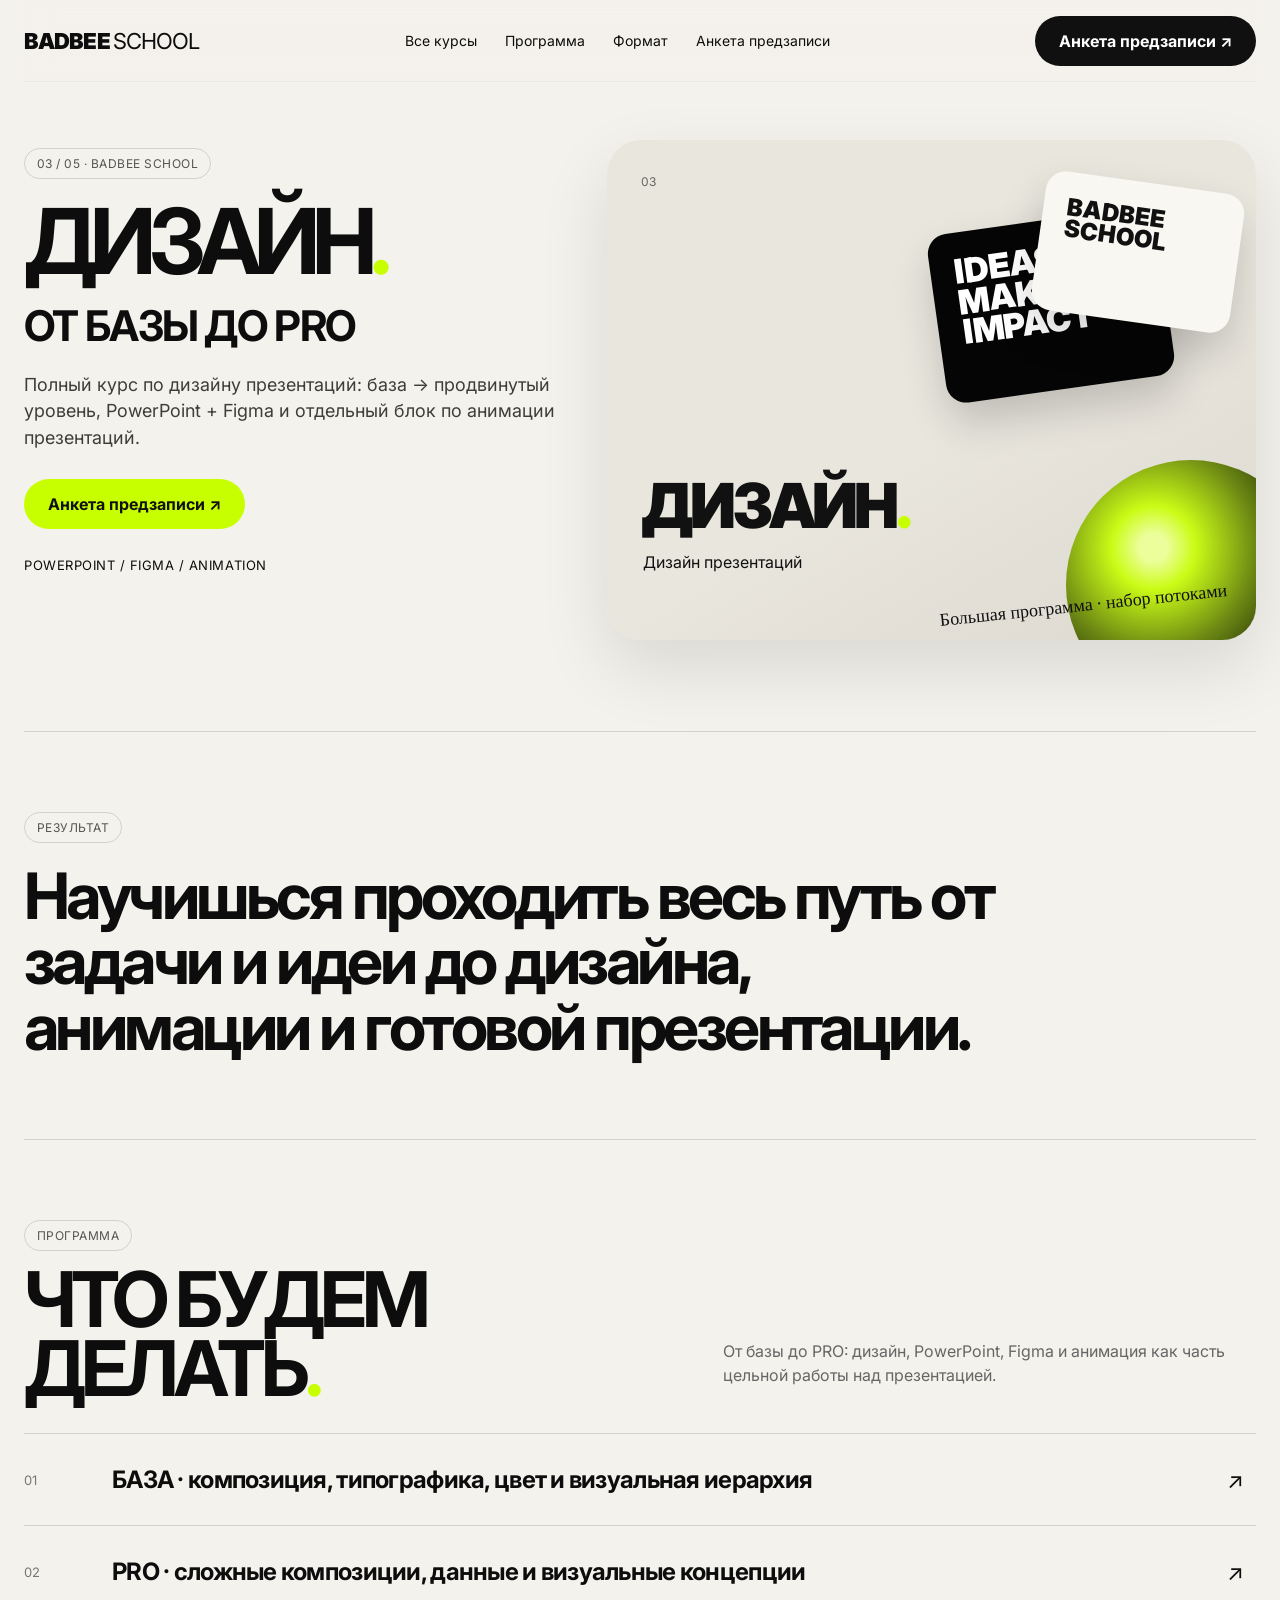
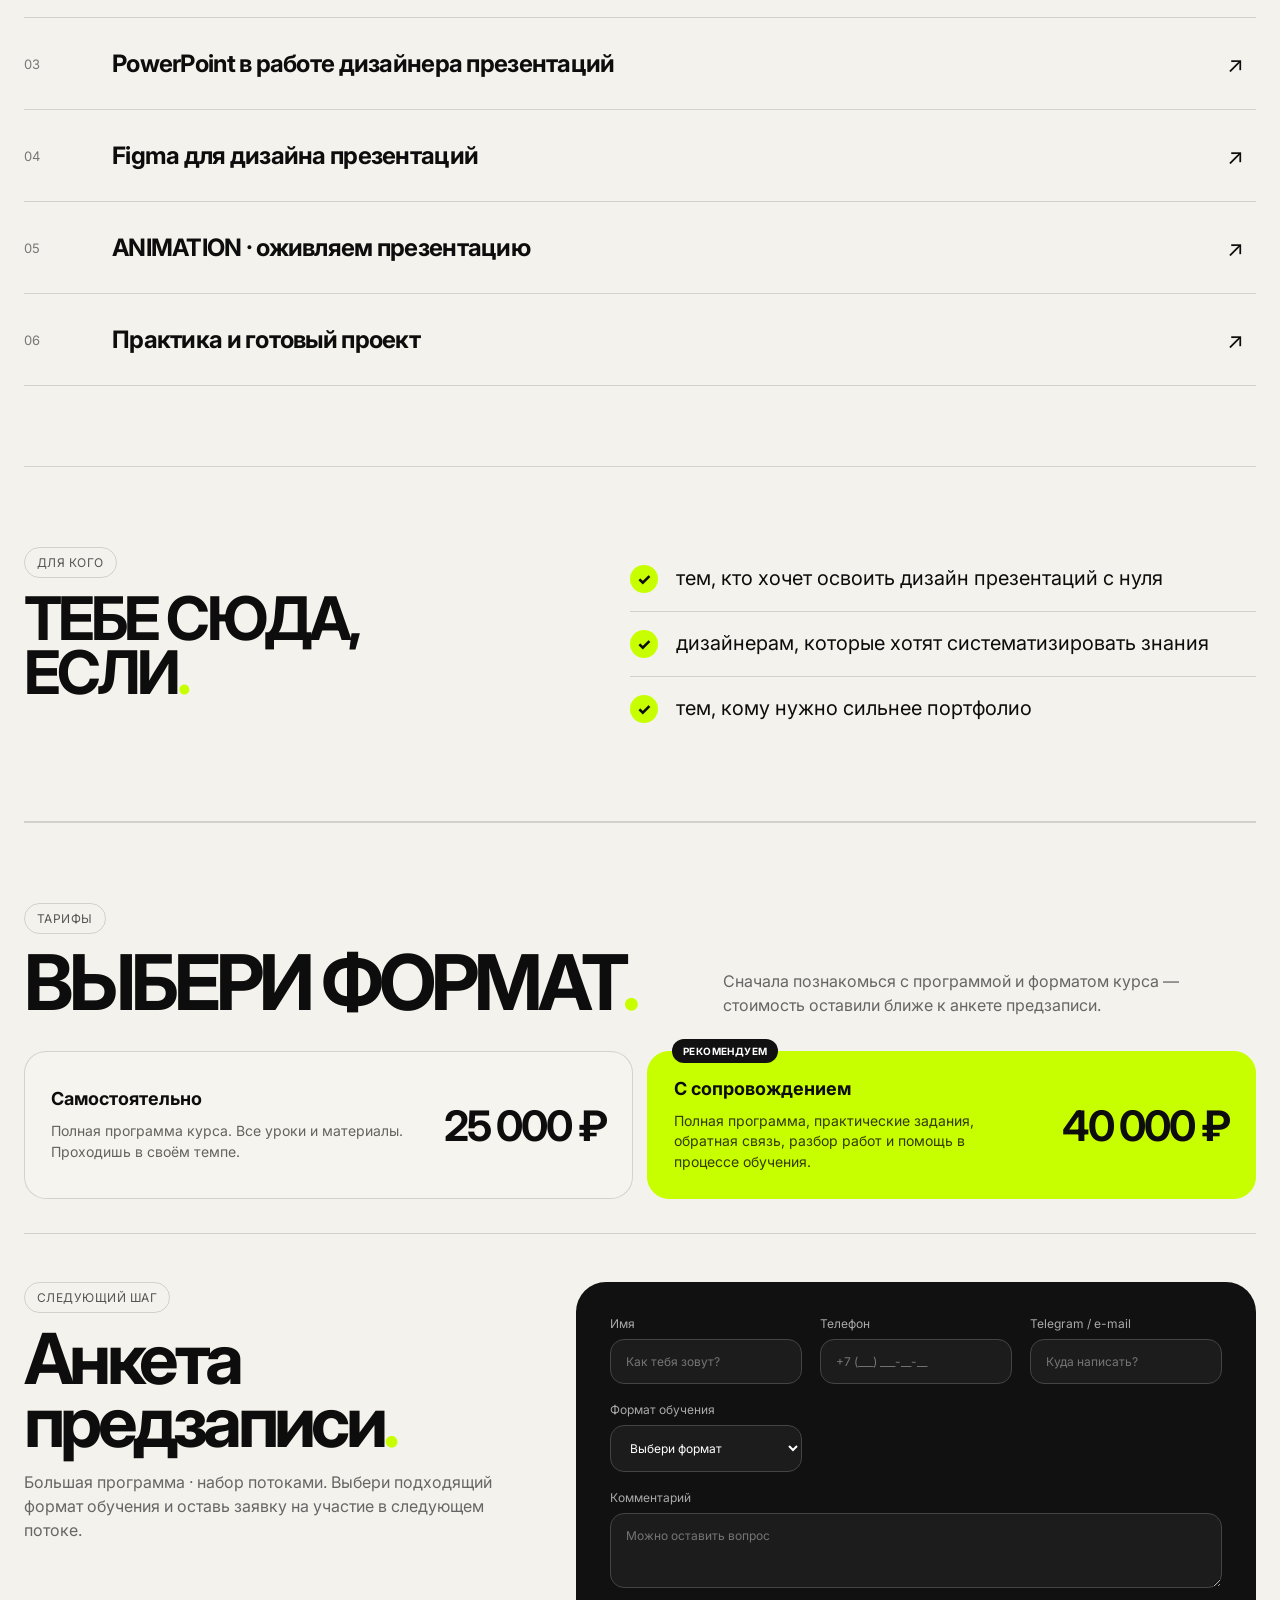
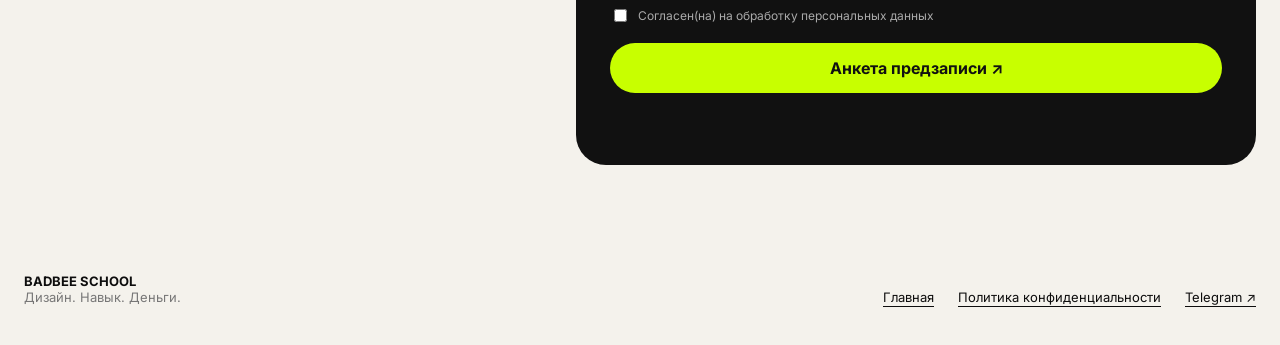
==== design.html @ fc851060 "а" ====
<!DOCTYPE html><html lang="ru"><head><meta charset="UTF-8"><meta name="viewport" content="width=device-width, initial-scale=1.0"><title>ДИЗАЙН — BADBEE SCHOOL</title><meta name="description" content="Дизайн презентаций — курс BADBEE SCHOOL"><link rel="preconnect" href="https://fonts.googleapis.com"><link rel="preconnect" href="https://fonts.gstatic.com" crossorigin><link href="https://fonts.googleapis.com/css2?family=Inter:wght@400;500;600;700;800;900&display=swap" rel="stylesheet"><link rel="stylesheet" href="styles.css"></head><body class="course-design">
<header class="site-header container"><a href="index.html" class="brand">BADBEE <span>SCHOOL</span></a><nav class="nav"><a href="index.html#courses">Все курсы</a><a href="#program">Программа</a><a href="#format">Формат</a><a href="#action">Анкета предзаписи</a></nav><a class="button button-dark header-cta" href="#action">Анкета предзаписи ↗</a><button class="menu-btn" aria-label="Открыть меню">☰</button></header>
<main><section class="course-hero course-hero-design container"><div class="course-hero-copy"><div class="eyebrow">03 / 05 · BADBEE SCHOOL</div><h1>ДИЗАЙН<span>.</span></h1><h2>ОТ БАЗЫ ДО PRO</h2><p>Полный курс по дизайну презентаций: база → продвинутый уровень, PowerPoint + Figma и отдельный блок по анимации презентаций.</p><a href="#action" class="button button-lime">Анкета предзаписи ↗</a><div class="course-line">POWERPOINT / FIGMA / ANIMATION</div></div><div class="course-hero-visual presale"><div class="visual-index">03</div><div class="visual-title">ДИЗАЙН<span>.</span></div><div class="visual-sub">Дизайн презентаций</div><div class="visual-note">Большая программа · набор потоками</div><div class="visual-card vc1">IDEAS<br>MAKE<br>IMPACT</div><div class="visual-card vc2">BADBEE<br>SCHOOL</div><div class="visual-orb"></div></div></section>
<section class="course-intro container"><div class="section-kicker">РЕЗУЛЬТАТ</div><h2>Научишься проходить весь путь от задачи и идеи до дизайна, анимации и готовой презентации.</h2></section>
<section class="program container" id="program"><div class="program-head"><div><div class="section-kicker">ПРОГРАММА</div><h2>ЧТО БУДЕМ<br>ДЕЛАТЬ<span>.</span></h2></div><p>От базы до PRO: дизайн, PowerPoint, Figma и анимация как часть цельной работы над презентацией.</p></div><div class="module-list"><div class="module"><span>01</span><h3>БАЗА · композиция, типографика, цвет и визуальная иерархия</h3><b>↗</b></div><div class="module"><span>02</span><h3>PRO · сложные композиции, данные и визуальные концепции</h3><b>↗</b></div><div class="module"><span>03</span><h3>PowerPoint в работе дизайнера презентаций</h3><b>↗</b></div><div class="module"><span>04</span><h3>Figma для дизайна презентаций</h3><b>↗</b></div><div class="module"><span>05</span><h3>ANIMATION · оживляем презентацию</h3><b>↗</b></div><div class="module"><span>06</span><h3>Практика и готовый проект</h3><b>↗</b></div></div></section>
<section class="who container"><div><div class="section-kicker">ДЛЯ КОГО</div><h2>ТЕБЕ СЮДА,<br>ЕСЛИ<span>.</span></h2></div><div class="who-list"><div><span>✓</span><p>тем, кто хочет освоить дизайн презентаций с нуля</p></div><div><span>✓</span><p>дизайнерам, которые хотят систематизировать знания</p></div><div><span>✓</span><p>тем, кому нужно сильнее портфолио</p></div></div></section>
<section class="pricing-section container" id="format"><div class="pricing-head"><div><div class="section-kicker">ТАРИФЫ</div><h2>ВЫБЕРИ ФОРМАТ<span>.</span></h2></div><p>Сначала познакомься с программой и форматом курса — стоимость оставили ближе к анкете предзаписи.</p></div><div class="bottom-pricing"><div class="hero-price-card"><div><strong>Самостоятельно</strong><p>Полная программа курса. Все уроки и материалы. Проходишь в своём темпе.</p></div><b>25 000 ₽</b></div><div class="hero-price-card featured"><div><span class="price-badge">РЕКОМЕНДУЕМ</span><strong>С сопровождением</strong><p>Полная программа, практические задания, обратная связь, разбор работ и помощь в процессе обучения.</p></div><b>40 000 ₽</b></div></div></section>
<section class="action-section container" id="action" data-mode="presale" data-course="ДИЗАЙН"><div class="action-copy"><div class="section-kicker">СЛЕДУЮЩИЙ ШАГ</div><h2>Анкета предзаписи<span>.</span></h2><p class="action-note">Большая программа · набор потоками. Выбери подходящий формат обучения и оставь заявку на участие в следующем потоке.</p></div><form class="lead-form" id="leadForm"><label>Имя<input type="text" name="name" placeholder="Как тебя зовут?" required></label><label>Телефон<input type="tel" name="phone" placeholder="+7 (___) ___-__-__" autocomplete="tel" required></label><label>Telegram / e-mail<input type="text" name="contact" placeholder="Куда написать?" required></label><label>Формат обучения<select name="format" required><option value="" selected disabled>Выбери формат</option><option value="Самостоятельно">Самостоятельно</option><option value="С сопровождением">С сопровождением</option></select></label><label class="form-wide">Комментарий<textarea name="comment" rows="3" placeholder="Можно оставить вопрос"></textarea></label><label class="check form-wide"><input type="checkbox" required><span>Согласен(на) на <a href="privacy.html" target="_blank">обработку персональных данных</a></span></label><button class="button button-lime form-wide" type="submit">Анкета предзаписи ↗</button><p class="form-status form-wide" id="formStatus"></p></form></section></main>
<footer class="footer container"><div><strong>BADBEE SCHOOL</strong><br><span>Дизайн. Навык. Деньги.</span></div><div class="footer-links"><a href="index.html">Главная</a><a href="privacy.html">Политика конфиденциальности</a><a href="https://t.me/nastyapozdn" target="_blank" rel="noreferrer">Telegram ↗</a></div></footer><script src="config.js"></script><script src="script.js"></script></body></html>
---- styles.css ----
:root{
  --bg:#f4f2ec;
  --panel:#ece9e1;
  --text:#0d0d0d;
  --muted:#6f6d67;
  --lime:#c8ff00;
  --line:rgba(13,13,13,.14);
}
*{box-sizing:border-box}
html{scroll-behavior:smooth}
body{margin:0;background:var(--bg);color:var(--text);font-family:Inter,Arial,sans-serif}
a{color:inherit;text-decoration:none}
button{font:inherit}
.container{width:min(1320px,calc(100% - 48px));margin:0 auto}
.site-header{height:82px;display:flex;align-items:center;justify-content:space-between;gap:24px;position:sticky;top:0;z-index:50;background:rgba(244,242,236,.86);backdrop-filter:blur(14px);border-bottom:1px solid rgba(0,0,0,.04)}
.brand{font-size:22px;font-weight:900;letter-spacing:-.04em}.brand span{font-weight:400}
.nav{display:flex;gap:28px;font-size:14px}.nav a:hover{opacity:.55}
.button{display:inline-flex;align-items:center;justify-content:center;border-radius:999px;padding:15px 24px;font-weight:700;transition:.2s transform,.2s opacity}.button:hover{transform:translateY(-2px)}
.button-dark{background:#101010;color:white}.button-lime{background:var(--lime);color:#111}.big{padding:18px 32px;font-size:18px}
.menu-btn{display:none;border:0;background:transparent;font-size:26px}
.hero{min-height:720px;display:grid;grid-template-columns:.86fr 1.14fr;align-items:center;gap:30px;padding:50px 0 64px;border-bottom:1px solid var(--line)}
.eyebrow,.section-kicker{display:inline-block;border:1px solid var(--line);border-radius:999px;padding:7px 12px;font-size:12px;letter-spacing:.04em;color:#555}
.hero h1{font-size:clamp(64px,7vw,112px);line-height:.86;letter-spacing:-.075em;margin:24px 0 24px;font-weight:900}.hero h1 span,.course-card h3 span,.cta h2 span{color:var(--lime)}
.hero-copy>p{max-width:520px;font-size:20px;line-height:1.35;color:#333;margin-bottom:28px}.course-line{font-size:13px;letter-spacing:.04em;margin-top:28px}
.hero-art{position:relative;height:560px}
.card{position:absolute;border-radius:24px;box-shadow:0 30px 70px rgba(0,0,0,.12);overflow:hidden}.card-a{width:58%;height:330px;background:#111;color:#fff;left:9%;top:155px;padding:26px;transform:rotate(-3deg);z-index:3}.card-a strong{font-size:42px;line-height:.9;letter-spacing:-.05em}.card-a em{font-style:normal;color:var(--lime);font-family:cursive;font-weight:400}.mini{font-size:11px;margin-bottom:36px;color:#aaa}.card-b{width:55%;height:260px;right:6%;top:20px;background:#fafafa;transform:rotate(5deg);padding:18px;z-index:1}.card-b span{font-size:13px;font-weight:700}.fake-ui{margin-top:16px;height:190px;border-radius:14px;background:linear-gradient(135deg,#eee 0 40%,#ddd 40% 48%,#222 48% 100%)}.card-c{width:37%;height:320px;right:1%;top:85px;background:#151515;z-index:2;transform:rotate(5deg)}.portrait{height:100%;background:radial-gradient(circle at 60% 30%,#777 0 8%,#2a2a2a 24%,#111 56%,#050505 100%)}.portrait-mark{position:absolute;right:16px;bottom:18px;color:var(--lime);font-family:cursive;font-size:25px;z-index:2}.lime-note{position:absolute;left:0;top:80px;background:var(--lime);padding:18px 22px;transform:rotate(-7deg);font-weight:700;z-index:0}.floating-chip{position:absolute;right:4%;bottom:80px;background:#fafafa;border-radius:18px;padding:16px 18px;z-index:6;box-shadow:0 14px 40px rgba(0,0,0,.12);font-size:14px}.scribble{position:absolute;font-family:cursive;font-size:22px;line-height:1.05;transform:rotate(-7deg)}.s1{left:-2%;bottom:20px}.s2{right:-2%;top:30px}
.courses{padding:70px 0}.section-head{display:grid;grid-template-columns:1.1fr .9fr;gap:40px;align-items:end;margin-bottom:34px}.section-head h2,.about h2,.cta h2{font-size:clamp(48px,6vw,82px);line-height:.9;letter-spacing:-.065em;margin:14px 0 0}.section-head p{font-size:16px;line-height:1.5;color:#5c5a56;max-width:470px}
.course-grid{display:grid;grid-template-columns:repeat(5,1fr);gap:12px}.course-card{min-height:430px;border-radius:24px;padding:22px;position:relative;overflow:hidden;display:flex;flex-direction:column}.course-card.dark{background:#101010;color:#fff}.course-card.light{background:#ebe8e0}.course-card h3{font-size:31px;line-height:.95;letter-spacing:-.055em;margin:158px 0 8px;position:relative;z-index:5;max-width:100%}.course-card h4{font-size:18px;line-height:1.15;margin:0 0 16px;font-weight:600;position:relative;z-index:5}.course-card p{font-size:14px;line-height:1.45;color:#777;margin:0 0 18px;position:relative;z-index:5}.dark p{color:#aaa}.num{position:absolute;left:22px;top:18px;font-size:12px}.tags{display:flex;flex-wrap:wrap;gap:6px;margin-top:auto;padding-right:44px}.tags span{font-size:9px;border:1px solid currentColor;border-radius:999px;padding:5px 7px;opacity:.8}.arrow-btn{position:absolute;right:18px;bottom:18px;width:42px;height:42px;border-radius:50%;background:transparent;border:1px solid currentColor;color:inherit;cursor:pointer;font-size:18px}.arrow-btn:hover{background:var(--lime);color:#111;border-color:var(--lime)}
.orb{position:absolute;width:156px;height:156px;border-radius:50%;right:-18px;top:18px;background:radial-gradient(circle at 35% 35%,#dfff58 0 7%,#7c9d18 22%,#15200b 52%,#050505 78%)}.ppt-cubes{position:absolute;top:40px;right:18px;display:flex;gap:-10px;transform:rotate(6deg)}.ppt-cubes span{width:52px;height:52px;border-radius:12px;background:linear-gradient(145deg,#ddd,#aaa);display:grid;place-items:center;font-size:28px;color:white;box-shadow:0 8px 22px rgba(0,0,0,.12);margin-left:-16px}.mock-stack{position:absolute;right:4px;top:34px;width:148px;height:100px}.mock-stack div{position:absolute;width:118px;height:72px;background:#111;border-radius:8px;border:6px solid #ddd;box-shadow:0 10px 24px rgba(0,0,0,.12)}.mock-stack div:nth-child(2){transform:translate(20px,14px) rotate(8deg)}.mock-stack div:nth-child(3){transform:translate(38px,30px) rotate(-4deg);background:#333}.megaphone{position:absolute;right:22px;top:26px;font-size:142px;line-height:.7;color:var(--lime);transform:rotate(-20deg);text-shadow:8px 8px 0 #111}.flag{position:absolute;right:14px;top:14px;background:var(--lime);color:#111;border-radius:999px;padding:7px 10px;font-size:10px;font-weight:800}.laptop{position:absolute;right:-4px;top:46px;width:148px;height:92px;background:#1b1b1b;border-radius:10px;color:white;font-size:18px;font-weight:900;padding:17px;transform:rotate(-6deg);box-shadow:0 14px 30px rgba(0,0,0,.25)}
.stats{display:grid;grid-template-columns:repeat(4,1fr);border-top:1px solid var(--line);border-bottom:1px solid var(--line);padding:30px 0;margin-bottom:70px}.stats>div{display:flex;gap:12px;align-items:center;padding:0 20px;border-right:1px solid var(--line)}.stats>div:last-child{border-right:0}.stats strong{font-size:32px}.stats span{font-size:11px;color:#666;line-height:1.25}
.about{padding-bottom:70px}.about-card{background:#111;color:white;border-radius:30px;padding:54px;position:relative;overflow:hidden}.about-card p{max-width:700px;font-size:20px;line-height:1.5;color:#bcbcbc}.about-card .section-kicker{border-color:#444;color:#aaa}.signature{position:absolute;right:50px;bottom:46px;color:var(--lime);font-family:cursive;font-size:28px;transform:rotate(-8deg)}
.cta{display:flex;justify-content:space-between;align-items:end;padding:70px 0;border-top:1px solid var(--line);border-bottom:1px solid var(--line)}.cta h2{margin-top:14px}.faq{padding:70px 0}.faq details{border-bottom:1px solid var(--line);padding:20px 0}.faq summary{font-size:20px;font-weight:700;cursor:pointer}.faq p{max-width:780px;color:#666;line-height:1.55}
.footer{display:flex;justify-content:space-between;gap:20px;align-items:flex-end;padding:28px 0 40px;font-size:13px}.footer span{color:#777}.footer-links{display:flex;gap:24px;flex-wrap:wrap}.footer-links a{text-decoration:underline;text-underline-offset:4px}
.toast{position:fixed;left:50%;bottom:24px;transform:translate(-50%,120px);background:#111;color:#fff;border-radius:999px;padding:14px 18px;z-index:100;transition:.25s}.toast.show{transform:translate(-50%,0)}
@media(min-width:1051px){
  .course-card{padding:20px}
  .course-card h3{font-size:29px}
  .course-card h4{font-size:17px}
}
@media(max-width:1050px){.nav,.header-cta{display:none}.menu-btn{display:block}.hero{grid-template-columns:1fr;min-height:auto}.hero-art{height:500px}.course-grid{grid-template-columns:repeat(2,1fr)}.flagship{grid-column:span 2}.stats{grid-template-columns:repeat(2,1fr);row-gap:24px}.stats>div:nth-child(2){border-right:0}.section-head{grid-template-columns:1fr}.signature{position:static;margin-top:24px}}
@media(max-width:680px){.container{width:min(100% - 24px,1180px)}.site-header{height:68px}.brand{font-size:18px}.hero{padding:28px 0 48px}.hero h1{font-size:58px}.hero-copy>p{font-size:17px}.hero-art{height:410px}.card-a{width:72%;height:250px;left:0;top:120px}.card-a strong{font-size:30px}.card-b{width:70%;height:200px;right:0}.card-c{width:42%;height:230px;right:0;top:74px}.lime-note{font-size:12px}.floating-chip{font-size:11px;bottom:25px}.scribble{display:none}.course-grid{grid-template-columns:1fr}.flagship{grid-column:auto}.course-card{min-height:400px}.course-card h3{margin-top:150px;font-size:34px}.stats{grid-template-columns:1fr}.stats>div{border-right:0;border-bottom:1px solid var(--line);padding:14px 0}.stats>div:last-child{border-bottom:0}.about-card{padding:34px 24px}.about-card p{font-size:17px}.cta{align-items:flex-start;flex-direction:column;gap:30px}.footer{flex-direction:column;align-items:flex-start}.footer-links{gap:14px}.section-head h2,.about h2,.cta h2{font-size:48px}}

/* Internal course pages */
.course-hero{display:grid;grid-template-columns:.88fr 1.12fr;gap:44px;align-items:center;min-height:650px;padding:54px 0 70px;border-bottom:1px solid var(--line)}
.course-hero-copy h1{font-size:clamp(76px,9vw,140px);line-height:.8;letter-spacing:-.08em;margin:24px 0 24px}.course-hero-copy h1 span,.program h2 span,.who h2 span,.action-section h2 span{color:var(--lime)}
.course-hero-copy h2{font-size:clamp(28px,3vw,48px);line-height:1;letter-spacing:-.04em;margin:0 0 22px}.course-hero-copy>p{max-width:580px;font-size:19px;line-height:1.48;color:#3f3d39;margin-bottom:28px}
.course-hero-visual{height:500px;position:relative;border-radius:34px;background:#111;color:white;overflow:hidden;padding:34px;box-shadow:0 28px 70px rgba(0,0,0,.11)}
.course-hero-visual.purchase{background:linear-gradient(150deg,#111 0 58%,#252525 100%)}.course-hero-visual.presale{background:linear-gradient(150deg,#e9e6de 0 55%,#dcd8cf 100%);color:#111}
.visual-index{font-size:12px;opacity:.6}.visual-title{position:absolute;left:34px;bottom:108px;font-size:64px;line-height:.9;font-weight:900;letter-spacing:-.06em;z-index:3}.visual-title span{color:var(--lime)}.visual-sub{position:absolute;left:36px;bottom:68px;font-size:16px;max-width:310px;z-index:3}.visual-note{position:absolute;right:28px;bottom:24px;font-family:cursive;font-size:18px;transform:rotate(-6deg);z-index:4}
.visual-card{position:absolute;border-radius:20px;padding:24px;font-weight:900;line-height:.9;box-shadow:0 20px 40px rgba(0,0,0,.18)}.vc1{width:230px;height:170px;right:90px;top:80px;background:#050505;color:#fff;font-size:34px;transform:rotate(-8deg);z-index:2}.vc2{width:200px;height:140px;right:18px;top:42px;background:#f8f7f2;color:#111;font-size:24px;transform:rotate(8deg);z-index:1}.visual-orb{position:absolute;width:250px;height:250px;border-radius:50%;right:-60px;bottom:-70px;background:radial-gradient(circle at 35% 35%,#ebff91 0 6%,#c8ff00 18%,#6c8c08 44%,#121800 72%);filter:saturate(.9)}
.course-intro{padding:80px 0;border-bottom:1px solid var(--line)}.course-intro h2{font-size:clamp(42px,5vw,72px);letter-spacing:-.055em;line-height:1.02;max-width:1000px;margin:20px 0 0}
.program{padding:80px 0}.program-head{display:grid;grid-template-columns:1.1fr .9fr;gap:48px;align-items:end;margin-bottom:30px}.program h2,.who h2,.action-section h2{font-size:clamp(48px,6vw,86px);line-height:.9;letter-spacing:-.065em;margin:14px 0 0}.program-head p{color:#666;line-height:1.5;max-width:500px}.module-list{border-top:1px solid var(--line)}.module{display:grid;grid-template-columns:70px 1fr 42px;align-items:center;min-height:92px;border-bottom:1px solid var(--line);gap:18px}.module span{font-size:13px;color:#777}.module h3{font-size:24px;margin:0;letter-spacing:-.03em}.module b{font-size:22px;font-weight:400;text-align:center}
.who{display:grid;grid-template-columns:.9fr 1.1fr;gap:60px;padding:80px 0;border-top:1px solid var(--line);border-bottom:1px solid var(--line)}.who-list{display:flex;flex-direction:column;justify-content:center}.who-list>div{display:flex;gap:18px;align-items:flex-start;padding:18px 0;border-bottom:1px solid var(--line)}.who-list>div:last-child{border-bottom:0}.who-list span{width:28px;height:28px;border-radius:50%;background:var(--lime);display:grid;place-items:center;font-weight:800;flex:0 0 auto}.who-list p{font-size:20px;line-height:1.35;margin:0}
.format{display:grid;grid-template-columns:repeat(3,1fr);gap:14px;padding:80px 0}.format-card{min-height:230px;border-radius:24px;background:#e9e6de;padding:26px;display:flex;flex-direction:column}.format-card>span{font-size:12px}.format-card strong{font-size:30px;letter-spacing:-.04em;margin-top:auto}.format-card p{color:#666;line-height:1.45;margin-bottom:0}
.action-section{display:grid;grid-template-columns:.85fr 1.15fr;gap:50px;padding:80px 0;border-top:1px solid var(--line)}.action-note{font-size:16px;color:#666;line-height:1.5;max-width:520px}.lead-form{background:#111;color:#fff;border-radius:30px;padding:34px;display:grid;grid-template-columns:1fr 1fr;gap:18px}.lead-form label{font-size:12px;color:#aaa;display:flex;flex-direction:column;gap:8px}.lead-form input,.lead-form textarea,.lead-form select{width:100%;border:1px solid #444;background:#1c1c1c;color:#fff;border-radius:14px;padding:14px 15px;font:inherit;outline:none}.lead-form input:focus,.lead-form textarea:focus,.lead-form select:focus{border-color:var(--lime)}.form-wide{grid-column:1/-1}.check{flex-direction:row!important;align-items:center!important}.check input{width:auto}.form-status{min-height:20px;margin:0;color:#c8ff00;font-size:13px}.lead-form .button{border:0;cursor:pointer}
@media(max-width:900px){.course-hero{grid-template-columns:1fr}.course-hero-visual{height:430px}.program-head,.who,.action-section{grid-template-columns:1fr}.format{grid-template-columns:1fr}.program-head{gap:20px}.who{gap:26px}}
@media(max-width:680px){.course-hero{padding-top:30px}.course-hero-copy h1{font-size:74px}.course-hero-visual{height:390px;padding:24px}.visual-title{font-size:46px;left:24px;bottom:108px}.visual-sub{left:25px;bottom:70px}.vc1{width:190px;height:140px;right:38px;top:82px;font-size:28px}.vc2{width:160px;height:115px;right:10px;top:35px}.course-intro,.program,.who,.format,.action-section{padding:56px 0}.module{grid-template-columns:42px 1fr 30px;min-height:80px}.module h3{font-size:19px}.lead-form{grid-template-columns:1fr;padding:24px}.lead-form label{grid-column:1/-1}.who-list p{font-size:17px}}

/* Internal course pages */
.course-hero{display:grid;grid-template-columns:.88fr 1.12fr;gap:44px;align-items:center;min-height:650px;padding:54px 0 70px;border-bottom:1px solid var(--line)}
.course-hero-copy h1{font-size:clamp(76px,9vw,140px);line-height:.8;letter-spacing:-.08em;margin:24px 0}.course-hero-copy h1 span,.program h2 span,.who h2 span,.action-section h2 span{color:var(--lime)}
.course-hero-copy h2{font-size:clamp(28px,3vw,48px);line-height:1;letter-spacing:-.04em;margin:0 0 22px}.course-hero-copy>p{max-width:580px;font-size:19px;line-height:1.48;color:#3f3d39;margin-bottom:28px}
.course-hero-visual{height:500px;position:relative;border-radius:34px;background:#111;color:white;overflow:hidden;padding:34px;box-shadow:0 28px 70px rgba(0,0,0,.11)}.course-hero-visual.purchase{background:linear-gradient(150deg,#111 0 58%,#252525 100%)}.course-hero-visual.presale{background:linear-gradient(150deg,#e9e6de 0 55%,#dcd8cf 100%);color:#111}
.visual-index{font-size:12px;opacity:.6}.visual-title{position:absolute;left:34px;bottom:108px;font-size:64px;line-height:.9;font-weight:900;letter-spacing:-.06em;z-index:3}.visual-title span{color:var(--lime)}.visual-sub{position:absolute;left:36px;bottom:68px;font-size:16px;max-width:310px;z-index:3}.visual-note{position:absolute;right:28px;bottom:24px;font-family:cursive;font-size:18px;transform:rotate(-6deg);z-index:4}
.visual-card{position:absolute;border-radius:20px;padding:24px;font-weight:900;line-height:.9;box-shadow:0 20px 40px rgba(0,0,0,.18)}.vc1{width:230px;height:170px;right:90px;top:80px;background:#050505;color:#fff;font-size:34px;transform:rotate(-8deg);z-index:2}.vc2{width:200px;height:140px;right:18px;top:42px;background:#f8f7f2;color:#111;font-size:24px;transform:rotate(8deg);z-index:1}.visual-orb{position:absolute;width:250px;height:250px;border-radius:50%;right:-60px;bottom:-70px;background:radial-gradient(circle at 35% 35%,#ebff91 0 6%,#c8ff00 18%,#6c8c08 44%,#121800 72%);filter:saturate(.9)}
.course-intro{padding:80px 0;border-bottom:1px solid var(--line)}.course-intro h2{font-size:clamp(42px,5vw,72px);letter-spacing:-.055em;line-height:1.02;max-width:1000px;margin:20px 0 0}
.program{padding:80px 0}.program-head{display:grid;grid-template-columns:1.1fr .9fr;gap:48px;align-items:end;margin-bottom:30px}.program h2,.who h2,.action-section h2{font-size:clamp(48px,6vw,86px);line-height:.9;letter-spacing:-.065em;margin:14px 0 0}.program-head p{color:#666;line-height:1.5;max-width:500px}.module-list{border-top:1px solid var(--line)}.module{display:grid;grid-template-columns:70px 1fr 42px;align-items:center;min-height:92px;border-bottom:1px solid var(--line);gap:18px}.module span{font-size:13px;color:#777}.module h3{font-size:24px;margin:0;letter-spacing:-.03em}.module b{font-size:22px;font-weight:400;text-align:center}
.who{display:grid;grid-template-columns:.9fr 1.1fr;gap:60px;padding:80px 0;border-top:1px solid var(--line);border-bottom:1px solid var(--line)}.who-list{display:flex;flex-direction:column;justify-content:center}.who-list>div{display:flex;gap:18px;align-items:flex-start;padding:18px 0;border-bottom:1px solid var(--line)}.who-list>div:last-child{border-bottom:0}.who-list span{width:28px;height:28px;border-radius:50%;background:var(--lime);display:grid;place-items:center;font-weight:800;flex:0 0 auto}.who-list p{font-size:20px;line-height:1.35;margin:0}
.format{display:grid;grid-template-columns:repeat(3,1fr);gap:14px;padding:80px 0}.format-card{min-height:230px;border-radius:24px;background:#e9e6de;padding:26px;display:flex;flex-direction:column}.format-card>span{font-size:12px}.format-card strong{font-size:30px;letter-spacing:-.04em;margin-top:auto}.format-card p{color:#666;line-height:1.45;margin-bottom:0}
.action-section{display:grid;grid-template-columns:.85fr 1.15fr;gap:50px;padding:80px 0;border-top:1px solid var(--line)}.action-note{font-size:16px;color:#666;line-height:1.5;max-width:520px}.lead-form{background:#111;color:#fff;border-radius:30px;padding:34px;display:grid;grid-template-columns:1fr 1fr;gap:18px}.lead-form label{font-size:12px;color:#aaa;display:flex;flex-direction:column;gap:8px}.lead-form input,.lead-form textarea,.lead-form select{width:100%;border:1px solid #444;background:#1c1c1c;color:#fff;border-radius:14px;padding:14px 15px;font:inherit;outline:none}.lead-form input:focus,.lead-form textarea:focus,.lead-form select:focus{border-color:var(--lime)}.form-wide{grid-column:1/-1}.check{flex-direction:row!important;align-items:center!important}.check input{width:auto}.form-status{min-height:20px;margin:0;color:#c8ff00;font-size:13px}.lead-form .button{border:0;cursor:pointer}
.nav.mobile-open{display:flex;position:absolute;top:68px;left:12px;right:12px;flex-direction:column;background:#f4f2ec;padding:20px;border:1px solid var(--line);border-radius:18px;box-shadow:0 16px 40px rgba(0,0,0,.08)}
@media(max-width:900px){.course-hero{grid-template-columns:1fr}.course-hero-visual{height:430px}.program-head,.who,.action-section{grid-template-columns:1fr}.format{grid-template-columns:1fr}.program-head{gap:20px}.who{gap:26px}}
@media(max-width:680px){.course-hero{padding-top:30px}.course-hero-copy h1{font-size:74px}.course-hero-visual{height:390px;padding:24px}.visual-title{font-size:46px;left:24px;bottom:108px}.visual-sub{left:25px;bottom:70px}.vc1{width:190px;height:140px;right:38px;top:82px;font-size:28px}.vc2{width:160px;height:115px;right:10px;top:35px}.course-intro,.program,.who,.format,.action-section{padding:56px 0}.module{grid-template-columns:42px 1fr 30px;min-height:80px}.module h3{font-size:19px}.lead-form{grid-template-columns:1fr;padding:24px}.lead-form label{grid-column:1/-1}.who-list p{font-size:17px}}

/* === Main page polish pass 02 === */
.hero{grid-template-columns:minmax(0,.92fr) minmax(520px,1.08fr);gap:54px;padding:72px 0 84px;min-height:760px}
.hero-copy{position:relative;z-index:10}
.hero h1{font-size:clamp(72px,7.15vw,108px);max-width:610px;margin:26px 0 26px}
.hero-copy>p{max-width:500px;font-size:19px;line-height:1.45}
.hero-art{height:590px;isolation:isolate}
.card-a{width:55%;height:326px;left:5%;top:174px;padding:28px}
.card-b{width:52%;height:248px;right:8%;top:36px}
.card-c{width:34%;height:310px;right:0;top:112px}
.lime-note{left:0;top:92px}
.floating-chip{right:2%;bottom:62px}
.s1{left:1%;bottom:8px}.s2{right:0;top:26px}

.courses{padding:92px 0 84px}
.section-head{margin-bottom:44px;gap:72px}
.section-head p{font-size:15px;line-height:1.65}
.course-grid{gap:14px;align-items:stretch}
.course-card{min-height:462px;padding:22px;border-radius:26px}
.course-card::after{content:"";position:absolute;inset:0;border-radius:inherit;pointer-events:none;box-shadow:inset 0 0 0 1px rgba(0,0,0,.025)}
.course-card.dark::after{box-shadow:inset 0 0 0 1px rgba(255,255,255,.06)}
.course-card h3{font-size:28px;margin:178px 0 9px;white-space:nowrap;letter-spacing:-.065em}
.course-card h4{font-size:17px;line-height:1.18;margin-bottom:14px}
.course-card p{font-size:13px;line-height:1.48;margin-bottom:18px}
.num{z-index:8}
.flag{z-index:8}
.orb{width:130px;height:130px;right:12px;top:34px}
.ppt-cubes{top:52px;right:20px;gap:0}
.ppt-cubes span{width:46px;height:46px;font-size:23px;border-radius:11px;margin-left:-14px}
.mock-stack{right:13px;top:49px;width:132px;height:105px}
.mock-stack div{width:104px;height:65px;border-width:5px}
.mock-stack div:nth-child(2){transform:translate(16px,14px) rotate(8deg)}
.mock-stack div:nth-child(3){transform:translate(28px,28px) rotate(-4deg)}
.megaphone{right:25px;top:47px;font-size:102px;line-height:.72;text-shadow:6px 6px 0 #111}
.laptop{right:12px;top:56px;width:132px;height:84px;font-size:16px;padding:15px}
.tags{position:relative;z-index:6}
.arrow-btn{z-index:8}

.stats{margin-bottom:84px;padding:34px 0}
.stats strong{font-size:28px;letter-spacing:-.04em}
.stats span{font-size:11px;line-height:1.35}
.about{padding-bottom:84px}
.about-card{padding:62px;border-radius:34px;min-height:330px;display:flex;flex-direction:column;justify-content:center}
.about-card h2{max-width:820px}.about-card p{max-width:670px}
.cta{padding:86px 0}
.faq{padding:84px 0}
.faq details{padding:24px 0}

@media(max-width:1180px) and (min-width:1051px){
  .course-card h3{font-size:25px}
  .course-card h4{font-size:16px}
  .course-card{padding:18px}
  .course-card p{font-size:12.5px}
}

@media(max-width:1050px){
  .hero{grid-template-columns:1fr;gap:18px;padding-top:52px}
  .hero-copy{max-width:720px}
  .hero-art{height:510px;max-width:760px;width:100%;margin:0 auto}
  .course-grid{grid-template-columns:repeat(2,minmax(0,1fr));gap:16px}
  .course-card{min-height:430px}
  .course-card h3{font-size:36px;margin-top:164px}
  .flagship{grid-column:span 2}
  .flagship h3{font-size:42px}
}

@media(max-width:680px){
  .hero{padding:34px 0 54px;gap:12px}
  .hero h1{font-size:clamp(54px,16.2vw,70px);line-height:.88;margin:20px 0 20px}
  .eyebrow{font-size:10px;padding:6px 9px}
  .hero-copy>p{font-size:16px;max-width:94%}
  .course-line{font-size:10px;line-height:1.5;max-width:92%}
  .hero-art{height:395px;margin-top:12px}
  .card-a{width:74%;height:238px;left:0;top:118px;padding:20px;border-radius:20px}
  .card-a strong{font-size:28px}.mini{margin-bottom:26px}
  .card-b{width:67%;height:178px;right:0;top:18px;padding:13px;border-radius:18px}
  .fake-ui{height:125px;margin-top:11px}
  .card-c{width:39%;height:205px;right:0;top:74px;border-radius:18px}
  .lime-note{left:1%;top:66px;padding:12px 14px;font-size:11px}
  .floating-chip{right:1%;bottom:10px;padding:11px 12px;font-size:10px;border-radius:13px}
  .courses{padding:64px 0}
  .section-head{gap:18px;margin-bottom:28px}
  .section-head p{font-size:14px;margin-top:0}
  .course-grid{grid-template-columns:1fr;gap:12px}
  .flagship{grid-column:auto}
  .course-card{min-height:390px;padding:20px}
  .course-card h3{font-size:36px;margin-top:145px}
  .course-card h4{font-size:18px}
  .course-card p{font-size:13.5px;max-width:86%}
  .orb{width:118px;height:118px;right:18px;top:29px}
  .ppt-cubes{top:44px}.mock-stack{top:41px}.megaphone{top:38px;font-size:92px}.laptop{top:47px}
  .tags{padding-right:48px}
  .stats{margin-bottom:64px;padding:18px 0}
  .stats>div{padding:17px 0;gap:16px}.stats strong{min-width:120px;font-size:24px}
  .about{padding-bottom:64px}.about-card{padding:34px 24px;min-height:0;border-radius:26px}
  .cta{padding:64px 0}.faq{padding:64px 0}
}

/* === Course page polish: NEURO === */
body.course-neuro .course-hero{grid-template-columns:minmax(0,.86fr) minmax(520px,1.14fr);gap:62px;padding:74px 0 86px;min-height:720px}
body.course-neuro .course-hero-copy{position:relative;z-index:5}
body.course-neuro .course-hero-copy h1{font-size:clamp(88px,9.3vw,142px);margin:28px 0 26px}
body.course-neuro .course-hero-copy h2{max-width:520px;font-size:clamp(30px,3.1vw,48px)}
body.course-neuro .course-hero-copy>p{max-width:535px;font-size:18px}
body.course-neuro .course-hero-visual{height:535px;border-radius:38px;padding:36px;isolation:isolate}
body.course-neuro .course-hero-visual:before{content:"AI / 01";position:absolute;right:30px;top:28px;font-size:11px;letter-spacing:.12em;color:#8b8b8b;z-index:5}
body.course-neuro .visual-title{left:36px;bottom:118px;font-size:70px}
body.course-neuro .visual-sub{left:38px;bottom:78px}
body.course-neuro .visual-note{right:30px;bottom:27px;color:var(--lime)}
body.course-neuro .vc1{width:218px;height:164px;right:118px;top:92px;font-size:31px;transform:rotate(-7deg)}
body.course-neuro .vc2{width:184px;height:128px;right:30px;top:50px;font-size:21px;transform:rotate(7deg)}
body.course-neuro .visual-orb{width:270px;height:270px;right:-72px;bottom:-76px;opacity:.92}
body.course-neuro .course-intro{padding:92px 0 96px}
body.course-neuro .course-intro h2{max-width:1060px}
body.course-neuro .program{padding:96px 0}
body.course-neuro .program-head{gap:70px;margin-bottom:42px}
body.course-neuro .module{min-height:100px;transition:background .18s ease,padding .18s ease}
body.course-neuro .module:hover{background:rgba(200,255,0,.12);padding-left:14px;padding-right:14px}
body.course-neuro .who{padding:96px 0;gap:80px}
body.course-neuro .format{padding:96px 0;gap:18px}
body.course-neuro .format-card{min-height:255px;border-radius:28px;padding:28px}
body.course-neuro .format-card:nth-child(2){background:#111;color:#fff}
body.course-neuro .format-card:nth-child(2) p{color:#aaa}
body.course-neuro .format-card:nth-child(2)>span{color:var(--lime)}
body.course-neuro .action-section{padding:96px 0;gap:70px;align-items:start}
body.course-neuro .lead-form{border-radius:34px;padding:38px;box-shadow:0 28px 70px rgba(0,0,0,.1)}
@media(max-width:900px){body.course-neuro .course-hero{grid-template-columns:1fr;gap:34px}body.course-neuro .course-hero-visual{height:470px}body.course-neuro .program-head,body.course-neuro .who,body.course-neuro .action-section{gap:32px}}
@media(max-width:680px){body.course-neuro .course-hero{padding:38px 0 58px;gap:28px}body.course-neuro .course-hero-copy h1{font-size:72px;margin:20px 0}body.course-neuro .course-hero-copy h2{font-size:30px}body.course-neuro .course-hero-copy>p{font-size:16px}body.course-neuro .course-hero-visual{height:380px;border-radius:26px;padding:24px}body.course-neuro .visual-title{font-size:48px;left:24px;bottom:104px}body.course-neuro .visual-sub{left:25px;bottom:68px;font-size:14px}body.course-neuro .visual-note{right:18px;bottom:18px;font-size:15px}body.course-neuro .vc1{width:168px;height:126px;right:45px;top:82px;font-size:24px;padding:18px}body.course-neuro .vc2{width:145px;height:100px;right:10px;top:36px;font-size:17px;padding:17px}body.course-neuro .visual-orb{width:205px;height:205px;right:-55px;bottom:-58px}body.course-neuro .course-intro,body.course-neuro .program,body.course-neuro .who,body.course-neuro .format,body.course-neuro .action-section{padding:62px 0}body.course-neuro .program-head{margin-bottom:24px}body.course-neuro .module:hover{padding-left:0;padding-right:0}body.course-neuro .format{gap:12px}body.course-neuro .format-card{min-height:205px}body.course-neuro .lead-form{padding:24px;border-radius:26px}}


/* course polish 03 */
.course-hero-copy h1{position:relative;z-index:3;max-width:100%;overflow-wrap:anywhere}
.course-hero-copy h2,.course-hero-copy p,.course-line{position:relative;z-index:3}
.course-hero-visual{isolation:isolate;overflow:hidden}
.course-hero-visual .visual-title{max-width:78%;overflow-wrap:anywhere;line-height:.86}
.course-hero-visual .visual-index{z-index:1}
.course-hero-visual .visual-title,.course-hero-visual .visual-sub,.course-hero-visual .visual-note{z-index:4}
.course-hero-visual .visual-card,.course-hero-visual .visual-orb{z-index:2}
.course-hero-visual.flagship{box-shadow:inset 0 0 0 2px var(--lime)}
.course-hero-visual.flagship .visual-note{background:var(--lime);color:#111;padding:7px 10px;border-radius:999px;width:max-content;max-width:70%}
.program-head>p{max-width:560px}
@media(max-width:900px){.course-hero-visual .visual-title{max-width:72%;font-size:clamp(44px,12vw,72px)}.course-hero-visual .visual-card{transform:scale(.82)}.course-hero-copy h1{font-size:clamp(54px,15vw,92px)}}
@media(max-width:560px){.course-hero{gap:28px}.course-hero-copy h1{font-size:clamp(48px,14vw,70px)}.course-hero-visual{min-height:420px}.course-hero-visual .visual-title{max-width:68%;font-size:clamp(38px,11vw,56px)}.course-hero-visual .visual-note{max-width:62%;font-size:11px}.course-hero-visual .visual-card{transform:scale(.68)}.program-head{gap:24px}.module{grid-template-columns:38px 1fr 24px}.action-section{gap:28px}}

/* === DESIGN course: corrected hero + pricing === */
body.course-design .course-hero-design{
  grid-template-columns:minmax(0,.9fr) minmax(520px,1.1fr);
  align-items:start;
  gap:52px;
  padding:58px 0 72px;
}
body.course-design .course-hero-copy{padding-top:8px;min-width:0}
body.course-design .course-hero-copy h1{
  font-size:clamp(70px,7.1vw,108px);
  line-height:.84;
  letter-spacing:-.085em;
  white-space:nowrap;
  overflow-wrap:normal;
  word-break:normal;
  margin:24px 0 26px;
}
body.course-design .course-hero-copy h2{font-size:clamp(36px,3.3vw,50px);margin-bottom:24px}
body.course-design .course-hero-copy>p{font-size:18px;max-width:560px;margin-bottom:28px}
body.course-design .course-hero-visual{height:500px}
body.course-design .course-hero-visual .visual-title{max-width:none;overflow-wrap:normal;white-space:nowrap;font-size:62px}
body.course-design .hero-pricing{
  grid-column:1/-1;
  display:grid;
  grid-template-columns:1fr 1fr;
  gap:14px;
  margin-top:4px;
}
body.course-design .hero-price-card{
  min-height:148px;
  border:1px solid var(--line);
  border-radius:22px;
  padding:24px 26px;
  display:grid;
  grid-template-columns:1fr auto;
  gap:28px;
  align-items:center;
  background:rgba(255,255,255,.16);
}
body.course-design .hero-price-card.featured{background:var(--lime);border-color:var(--lime)}
body.course-design .hero-price-card>div{position:relative}
body.course-design .hero-price-card strong{display:block;font-size:18px;margin-bottom:12px}
body.course-design .hero-price-card p{margin:0;max-width:390px;color:#65635d;font-size:14px;line-height:1.45}
body.course-design .hero-price-card.featured p{color:#343b00}
body.course-design .hero-price-card>b{font-size:42px;letter-spacing:-.05em;white-space:nowrap}
body.course-design .price-badge{
  position:absolute;
  left:-2px;
  top:-39px;
  background:#111;
  color:#fff;
  border-radius:999px;
  padding:6px 11px;
  font-size:10px;
  font-weight:700;
  letter-spacing:.04em;
}
body.course-design .hero-presale-button{grid-column:1/-1;margin-top:2px;font-size:17px;padding:18px 28px}
body.course-design .action-section .action-copy h2{font-size:clamp(50px,5.5vw,80px)}

@media(max-width:1050px){
  body.course-design .course-hero-design{grid-template-columns:1fr;gap:32px}
  body.course-design .course-hero-copy h1{font-size:clamp(68px,12vw,104px)}
  body.course-design .course-hero-visual{height:470px}
  body.course-design .hero-pricing{grid-template-columns:1fr 1fr}
  body.course-design .hero-price-card{grid-template-columns:1fr;gap:14px}
  body.course-design .hero-price-card>b{font-size:36px}
}
@media(max-width:680px){
  body.course-design .course-hero-design{padding-top:32px;gap:26px}
  body.course-design .course-hero-copy h1{font-size:clamp(54px,16vw,74px);white-space:nowrap}
  body.course-design .course-hero-copy h2{font-size:32px}
  body.course-design .course-hero-visual{height:380px}
  body.course-design .course-hero-visual .visual-title{font-size:44px}
  body.course-design .hero-pricing{grid-template-columns:1fr;gap:12px;margin-top:4px}
  body.course-design .hero-price-card{min-height:0;padding:22px;grid-template-columns:1fr auto;gap:18px}
  body.course-design .hero-price-card strong{font-size:16px}
  body.course-design .hero-price-card p{font-size:13px}
  body.course-design .hero-price-card>b{font-size:30px}
  body.course-design .price-badge{top:-35px}
  body.course-design .hero-presale-button{font-size:15px}
}
@media(max-width:480px){
  body.course-design .hero-price-card{grid-template-columns:1fr}
  body.course-design .hero-price-card>b{font-size:34px}
}

/* DESIGN — pricing moved to the bottom, directly before presale form */
body.course-design .pricing-section{padding:80px 0 34px;border-top:1px solid var(--line)}
body.course-design .pricing-head{display:grid;grid-template-columns:1.1fr .9fr;gap:48px;align-items:end;margin-bottom:34px}
body.course-design .pricing-head h2{font-size:clamp(48px,6vw,86px);line-height:.9;letter-spacing:-.065em;margin:14px 0 0}
body.course-design .pricing-head h2 span{color:var(--lime)}
body.course-design .pricing-head>p{color:#666;line-height:1.5;max-width:480px;margin:0}
body.course-design .bottom-pricing{display:grid;grid-template-columns:1fr 1fr;gap:14px}
body.course-design .pricing-section + .action-section{padding-top:48px}
@media(max-width:900px){body.course-design .pricing-head{grid-template-columns:1fr;gap:20px}}
@media(max-width:680px){body.course-design .pricing-section{padding:56px 0 24px}body.course-design .bottom-pricing{grid-template-columns:1fr;gap:12px}body.course-design .pricing-section + .action-section{padding-top:40px}}


/* === FREELANCE course: fixed title, flagship label, prices at bottom === */
body.course-freelance .course-hero{grid-template-columns:minmax(0,.92fr) minmax(500px,1.08fr);gap:52px;align-items:start}
body.course-freelance .course-hero-copy{min-width:0}
body.course-freelance .course-hero-copy h1{font-size:clamp(66px,6.7vw,104px);line-height:.84;letter-spacing:-.085em;white-space:nowrap;overflow-wrap:normal;word-break:normal;margin:18px 0 24px}
body.course-freelance .flagship-badge{display:inline-flex;background:var(--lime);color:#111;border-radius:999px;padding:8px 14px;font-size:12px;font-weight:800;letter-spacing:.03em;margin-top:14px}
body.course-freelance .course-hero-visual .visual-title{white-space:nowrap;max-width:none;overflow-wrap:normal;font-size:clamp(48px,5vw,70px)}
body.course-freelance .pricing-section{padding:80px 0 34px;border-top:1px solid var(--line)}
body.course-freelance .pricing-head{display:grid;grid-template-columns:1.1fr .9fr;gap:48px;align-items:end;margin-bottom:34px}
body.course-freelance .pricing-head h2{font-size:clamp(48px,6vw,86px);line-height:.9;letter-spacing:-.065em;margin:14px 0 0}
body.course-freelance .pricing-head h2 span{color:var(--lime)}
body.course-freelance .pricing-head>p{color:#666;line-height:1.5;max-width:500px;margin:0}
body.course-freelance .bottom-pricing{display:grid;grid-template-columns:1fr 1fr;gap:14px}
body.course-freelance .hero-price-card{min-height:148px;border:1px solid var(--line);border-radius:22px;padding:24px 26px;display:grid;grid-template-columns:1fr auto;gap:28px;align-items:center;background:rgba(255,255,255,.16)}
body.course-freelance .hero-price-card.featured{background:var(--lime);border-color:var(--lime)}
body.course-freelance .hero-price-card>div{position:relative}
body.course-freelance .hero-price-card strong{display:block;font-size:18px;margin-bottom:12px}
body.course-freelance .hero-price-card p{margin:0;max-width:390px;color:#65635d;font-size:14px;line-height:1.45}
body.course-freelance .hero-price-card.featured p{color:#343b00}
body.course-freelance .hero-price-card>b{font-size:42px;letter-spacing:-.05em;white-space:nowrap}
body.course-freelance .price-badge{position:absolute;left:-2px;top:-39px;background:#111;color:#fff;border-radius:999px;padding:6px 11px;font-size:10px;font-weight:700;letter-spacing:.04em}
body.course-freelance .pricing-section + .action-section{padding-top:48px}
.course-card.flagship .flag{max-width:210px;white-space:normal;line-height:1.05;text-align:center}
@media(max-width:900px){body.course-freelance .course-hero{grid-template-columns:1fr;gap:32px}body.course-freelance .course-hero-copy h1{font-size:clamp(64px,12vw,98px)}body.course-freelance .pricing-head{grid-template-columns:1fr;gap:20px}}
@media(max-width:680px){body.course-freelance .course-hero-copy h1{font-size:clamp(52px,14vw,70px);white-space:nowrap}body.course-freelance .course-hero-visual .visual-title{font-size:42px}body.course-freelance .pricing-section{padding:56px 0 24px}body.course-freelance .bottom-pricing{grid-template-columns:1fr;gap:12px}body.course-freelance .hero-price-card{grid-template-columns:1fr auto;gap:18px;padding:22px}body.course-freelance .hero-price-card>b{font-size:30px}body.course-freelance .pricing-section + .action-section{padding-top:40px}}
@media(max-width:480px){body.course-freelance .hero-price-card{grid-template-columns:1fr}body.course-freelance .hero-price-card>b{font-size:34px}}

/* === Homepage course cards: unified visual system === */
.course-card{display:grid;grid-template-rows:34px 132px auto auto 1fr auto;align-content:start}
.course-card .num{position:static;grid-row:1;align-self:start}
.course-card .course-icon-stack{grid-row:2}
.course-card h3{grid-row:3;margin:4px 0 9px!important;align-self:end}
.course-card h4{grid-row:4;min-height:42px;margin:0 0 14px}
.course-card p{grid-row:5;margin:0 0 18px;align-self:start}
.course-card .tags{grid-row:6;margin-top:0;align-self:end}
.course-card .arrow-btn{z-index:8}
.course-card.flagship .flag{z-index:10}

.course-icon-stack{position:relative;width:126px;height:104px;margin:10px auto 10px;transform:rotate(-2deg)}
.course-icon-stack .icon-card{position:absolute;display:grid;place-items:center;border-radius:12px;font-weight:900;letter-spacing:-.04em;box-shadow:0 12px 28px rgba(0,0,0,.14)}
.course-icon-stack .back{width:96px;height:66px;right:4px;top:6px;background:var(--lime);transform:rotate(7deg)}
.course-icon-stack .front{width:100px;height:70px;left:5px;top:18px;background:#242424;color:#fff;font-size:25px;transform:rotate(-3deg)}
.course-icon-stack.light-icon .front{background:#f4f3ee;color:#333}
.course-icon-stack.light-icon .back{background:#dfe2dd}
.course-card.light:nth-of-type(3) .course-icon-stack .front{font-size:34px}
.course-card.sales-card .course-icon-stack .front{font-size:31px}
.course-card.flagship .course-icon-stack .front{font-size:31px}

/* Keep all text accents aligned across the 5-card row */
.course-card h3,.course-card h4,.course-card p{position:relative;z-index:5}
.course-card h3{white-space:nowrap}
.course-card h4{display:flex;align-items:flex-start}
.course-card p{min-height:76px}
.course-card .tags{min-height:58px;align-content:flex-end}

@media(max-width:680px){
  .course-card{display:grid;grid-template-rows:28px 120px auto auto auto auto;min-height:430px}
  .course-card p{min-height:auto}
  .course-icon-stack{margin-top:0}
}

/* v-next: unified wide course layout */
@media(min-width:901px){
  .who{grid-template-columns:minmax(420px,.92fr) minmax(0,1.08fr);gap:72px}
  .who h2{white-space:nowrap;font-size:clamp(44px,4.7vw,72px)}
}
body.course-sales .course-hero{grid-template-columns:minmax(0,.92fr) minmax(500px,1.08fr);gap:52px}
body.course-sales .course-hero-copy h1{font-size:clamp(72px,7.2vw,112px);white-space:nowrap;overflow-wrap:normal}
body.course-sales .course-hero-copy h2{font-size:clamp(30px,2.8vw,44px);line-height:1.02;max-width:650px}
body.course-sales .course-hero-copy>p{max-width:620px}
body.course-sales .course-hero-visual .visual-title{white-space:nowrap;max-width:none;overflow-wrap:normal;font-size:clamp(48px,4.7vw,68px)}
body.course-sales .who h2{white-space:nowrap}
@media(max-width:900px){body.course-sales .course-hero{grid-template-columns:1fr}.who h2{white-space:normal}}
@media(max-width:680px){.container{width:min(100% - 24px,1320px)}body.course-sales .course-hero-copy h1{font-size:clamp(52px,14vw,72px)}body.course-sales .course-hero-copy h2{font-size:30px}body.course-sales .course-hero-visual .visual-title{font-size:42px}}
.legal-page{max-width:980px;padding-top:90px;padding-bottom:120px}.legal-page h1{font-size:clamp(42px,7vw,92px);line-height:.9;margin:20px 0 60px}.legal-page h2{font-size:24px;margin:42px 0 10px}.legal-page p{max-width:760px;font-size:17px;line-height:1.65}

/* Real author photo + student work */
.about-with-photo{display:grid;grid-template-columns:minmax(0,1.05fr) minmax(300px,.55fr);gap:54px;align-items:stretch;padding:0!important;min-height:520px!important}
.about-copy{padding:58px 0 58px 58px;display:flex;flex-direction:column;justify-content:center;position:relative}
.about-with-photo .signature{position:static;margin-top:28px;align-self:flex-start}
.about-photo{margin:0;min-height:520px;overflow:hidden;border-radius:28px}
.about-photo img{width:100%;height:100%;display:block;object-fit:cover;object-position:50% 35%}
.student-works{padding:18px 0 90px}
.student-works .section-head h2 span{color:var(--lime)}
.student-grid{display:grid;grid-template-columns:repeat(2,minmax(0,1fr));gap:18px}
.student-work{margin:0;background:#e8e6df;border-radius:26px;overflow:hidden;aspect-ratio:16/9;border:1px solid var(--line)}
.student-work img{width:100%;height:100%;display:block;object-fit:cover}
@media(max-width:820px){.about-with-photo{grid-template-columns:1fr;gap:0}.about-copy{padding:38px 26px}.about-photo{min-height:500px;border-radius:0 0 26px 26px}.student-grid{grid-template-columns:1fr}.student-works{padding-bottom:64px}}

/* Soft photo blend: keep original image, dissolve its hard edge into the about card */
.about-photo{position:relative;background:#111}
.about-photo::after{content:"";position:absolute;inset:0;pointer-events:none;background:linear-gradient(90deg,#111 0,rgba(17,17,17,.78) 5%,rgba(17,17,17,.28) 11%,rgba(17,17,17,0) 19%)}
@media(max-width:820px){
  .about-photo::after{background:linear-gradient(180deg,#111 0,rgba(17,17,17,.72) 4%,rgba(17,17,17,.2) 10%,rgba(17,17,17,0) 18%)}
}

/* Main hero final spacing */
body:not([class^="course-"]) .hero h1{line-height:1.02;}
body:not([class^="course-"]) .hero h1 br{display:block;content:"";margin-bottom:.10em;}
@media(max-width:680px){body:not([class^="course-"]) .hero h1{line-height:1.02;}body:not([class^="course-"]) .hero h1 br{margin-bottom:.08em;}}

/* v4: more breathing room between main hero words */
body:not([class^="course-"]) .hero h1{line-height:1.02;}
@media(max-width:680px){body:not([class^="course-"]) .hero h1{line-height:1.02;}}

/* Hero title: explicit row spacing */
.hero h1.hero-stack{display:flex;flex-direction:column;align-items:flex-start;gap:.10em;line-height:.78;margin:24px 0 28px}
.hero h1.hero-stack .hero-line{display:block;white-space:nowrap;line-height:.78;color:#0b0b0b}
.hero h1.hero-stack .hero-line i{font-style:normal;color:var(--lime)}
@media (max-width:760px){.hero h1.hero-stack{gap:.12em;line-height:.82}.hero h1.hero-stack .hero-line{line-height:.82}}


/* === FINAL QA v6: stats, FAQ, CTA spacing, Neuro/Point purchase card === */
.stats{grid-template-columns:repeat(4,minmax(0,1fr));gap:0}
.stats>div{display:grid;grid-template-columns:auto minmax(0,1fr);column-gap:18px;align-items:center;padding:0 24px}
.stats strong{white-space:nowrap}
.stats span{max-width:155px;font-size:12px;line-height:1.35}
.faq p{max-width:1120px;width:100%;font-size:16px;line-height:1.6}
.cta{padding-top:96px}
.purchase-section{display:grid;grid-template-columns:.85fr 1.15fr;gap:50px;padding:80px 0;border-top:1px solid var(--line);align-items:start}
.purchase-price-card{min-height:210px;border:1px solid var(--line);border-radius:28px;padding:30px;display:grid;grid-template-columns:1fr auto;gap:30px;align-items:end;background:var(--lime)}
.purchase-price-card h2{font-size:clamp(48px,5.5vw,80px);line-height:.9;letter-spacing:-.065em;margin:14px 0 20px}
.purchase-price-card p{margin:0;max-width:460px;color:#343b00;line-height:1.5}
.purchase-price-card>b{font-size:clamp(42px,4.5vw,68px);letter-spacing:-.055em;white-space:nowrap}
.purchase-lead-form{min-height:210px}
@media(max-width:1050px){.stats>div{padding:0 16px;column-gap:12px}.stats span{max-width:130px}}
@media(max-width:900px){.purchase-section{grid-template-columns:1fr;gap:20px}.purchase-price-card{min-height:180px}.stats span{max-width:none}.cta{padding-top:76px}}
@media(max-width:680px){.stats>div{grid-template-columns:120px 1fr}.purchase-section{padding:56px 0}.purchase-price-card{grid-template-columns:1fr;gap:18px;padding:24px}.purchase-price-card>b{font-size:42px}.faq p{font-size:15px}.cta{padding-top:64px}}

/* MASTER v7 — hero spacing */
.hero h1.hero-stack{
  gap:.20em !important;
  line-height:.86 !important;
}
.hero h1.hero-stack .hero-line{
  line-height:.86 !important;
}
@media (max-width:760px){
  .hero h1.hero-stack{gap:.18em !important;line-height:.88 !important;}
  .hero h1.hero-stack .hero-line{line-height:.88 !important;}
}

/* 3 fields in the first row on desktop */
@media (min-width:901px){
  .lead-form{grid-template-columns:repeat(3,minmax(0,1fr));}
  .lead-form .form-wide{grid-column:1/-1;}
}
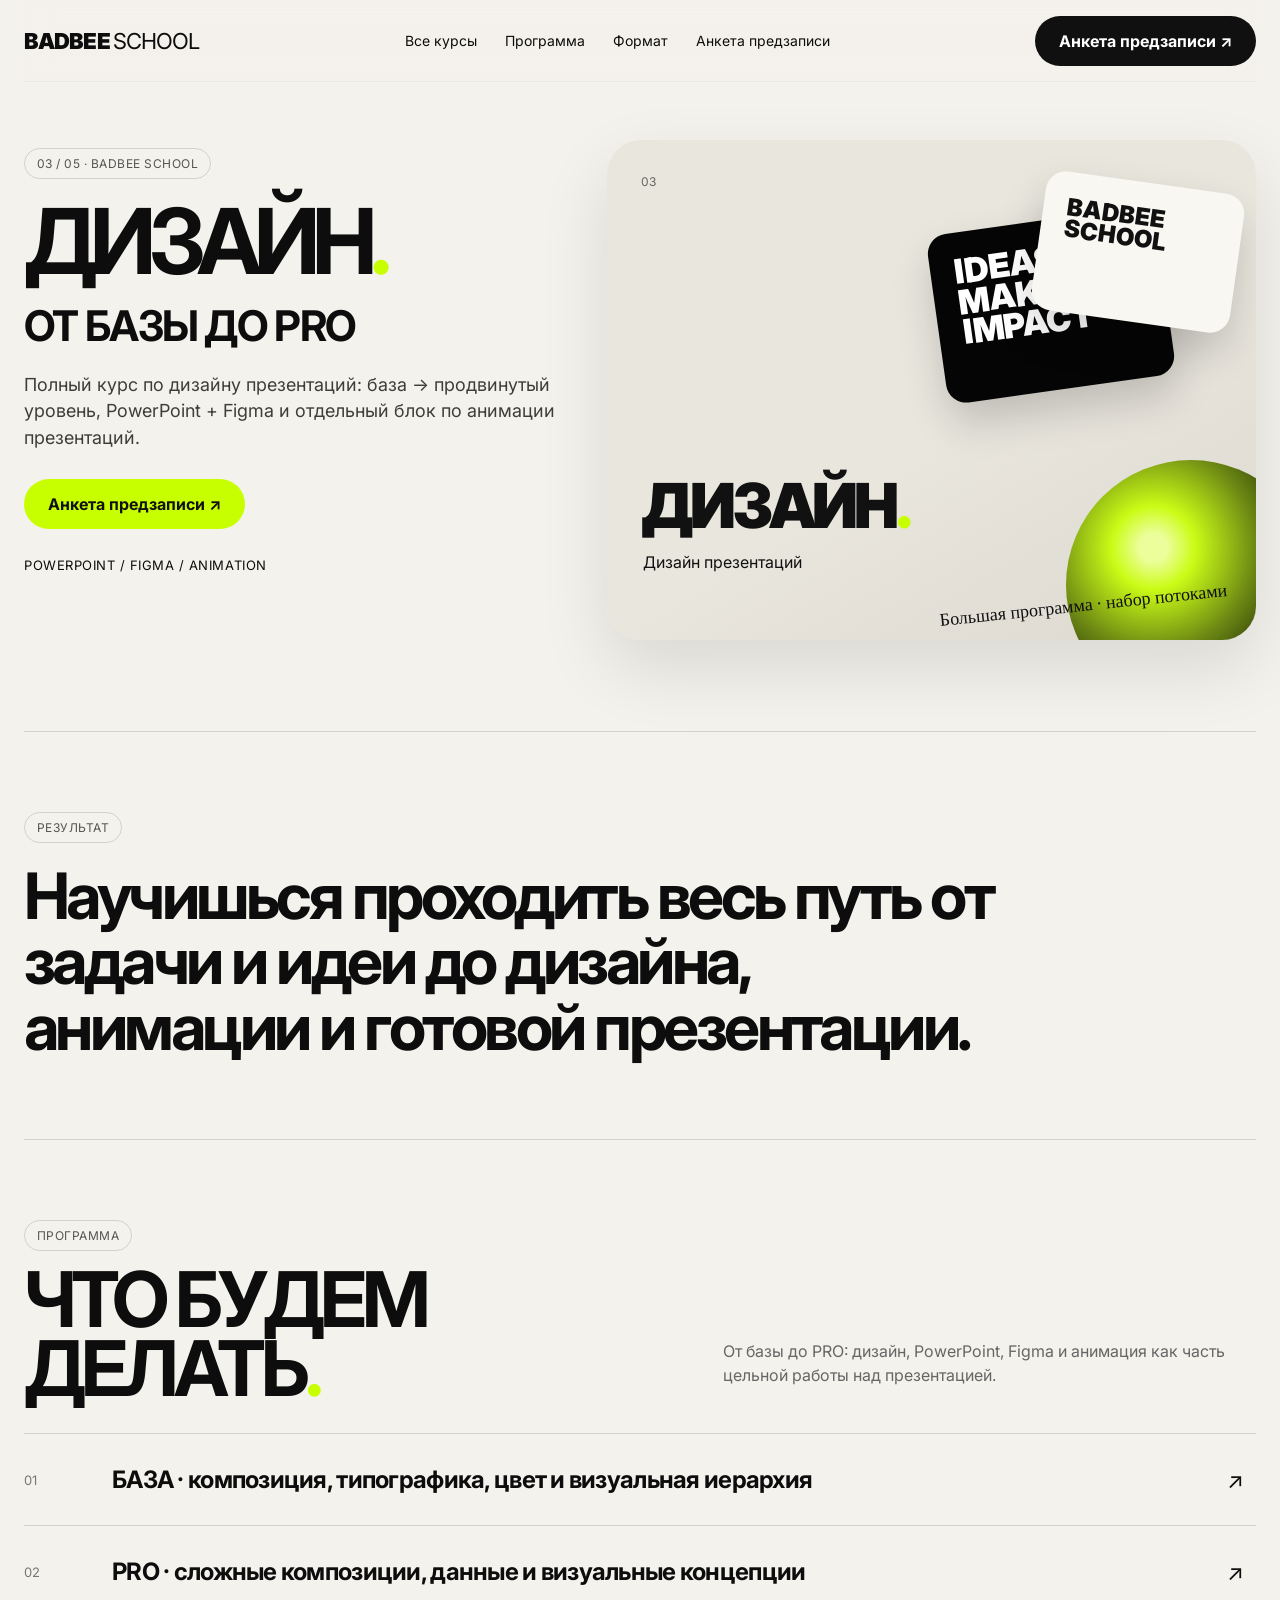
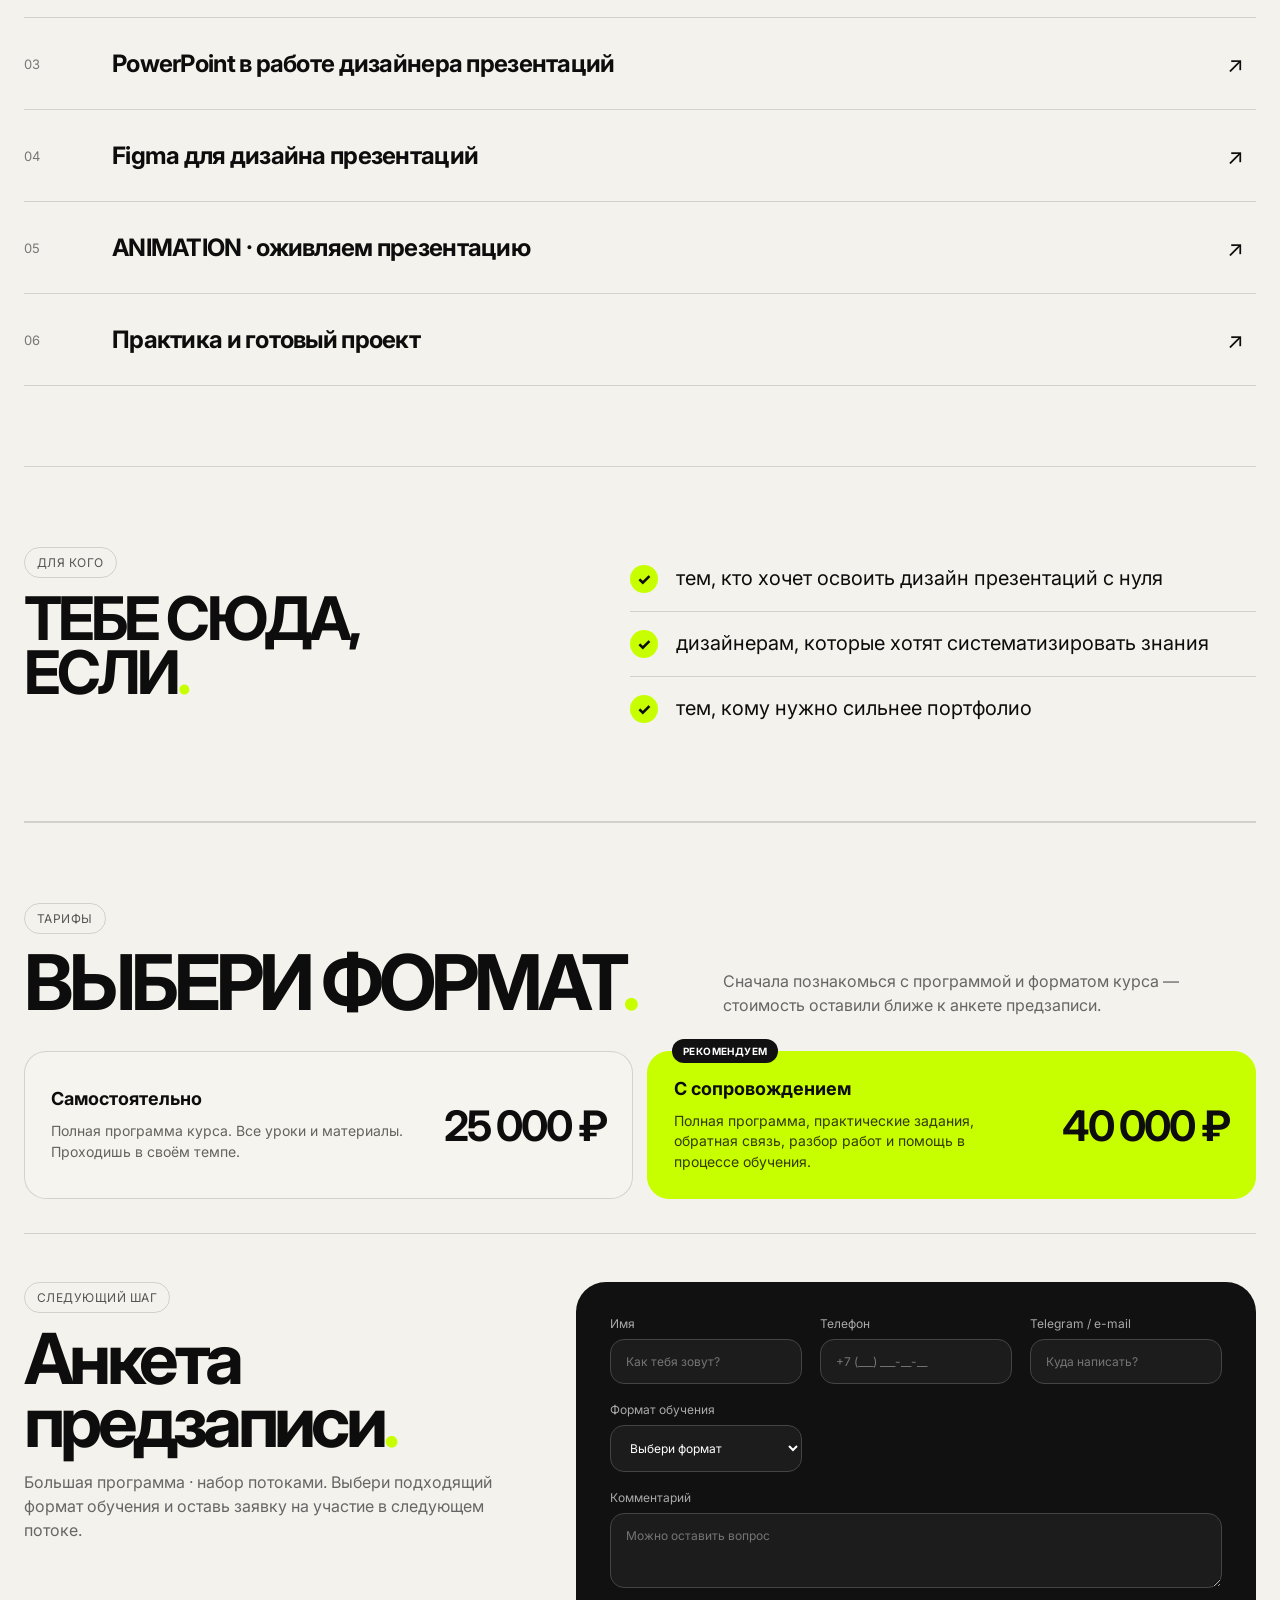
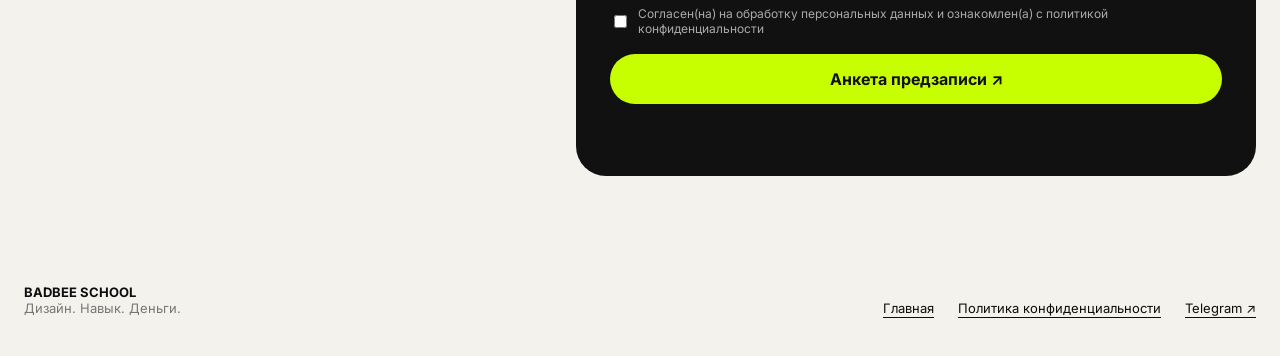
==== commit b094ec13: "1" ====
--- a/design.html
+++ b/design.html
@@ -1,9 +1,9 @@
-<!DOCTYPE html><html lang="ru"><head><meta charset="UTF-8"><meta name="viewport" content="width=device-width, initial-scale=1.0"><title>ДИЗАЙН — BADBEE SCHOOL</title><meta name="description" content="Дизайн презентаций — курс BADBEE SCHOOL"><link rel="preconnect" href="https://fonts.googleapis.com"><link rel="preconnect" href="https://fonts.gstatic.com" crossorigin><link href="https://fonts.googleapis.com/css2?family=Inter:wght@400;500;600;700;800;900&display=swap" rel="stylesheet"><link rel="stylesheet" href="styles.css"></head><body class="course-design">
+<!DOCTYPE html><html lang="ru"><head><meta charset="UTF-8"><meta name="viewport" content="width=device-width, initial-scale=1.0"><title>ДИЗАЙН — BADBEE SCHOOL</title><meta name="description" content="Дизайн презентаций — курс BADBEE SCHOOL"><link rel="preconnect" href="https://fonts.googleapis.com"><link rel="preconnect" href="https://fonts.gstatic.com" crossorigin><link href="https://fonts.googleapis.com/css2?family=Inter:wght@400;500;600;700;800;900&display=swap" rel="stylesheet"><link rel="stylesheet" href="styles.css?v=10"></head><body class="course-design">
 <header class="site-header container"><a href="index.html" class="brand">BADBEE <span>SCHOOL</span></a><nav class="nav"><a href="index.html#courses">Все курсы</a><a href="#program">Программа</a><a href="#format">Формат</a><a href="#action">Анкета предзаписи</a></nav><a class="button button-dark header-cta" href="#action">Анкета предзаписи ↗</a><button class="menu-btn" aria-label="Открыть меню">☰</button></header>
 <main><section class="course-hero course-hero-design container"><div class="course-hero-copy"><div class="eyebrow">03 / 05 · BADBEE SCHOOL</div><h1>ДИЗАЙН<span>.</span></h1><h2>ОТ БАЗЫ ДО PRO</h2><p>Полный курс по дизайну презентаций: база → продвинутый уровень, PowerPoint + Figma и отдельный блок по анимации презентаций.</p><a href="#action" class="button button-lime">Анкета предзаписи ↗</a><div class="course-line">POWERPOINT / FIGMA / ANIMATION</div></div><div class="course-hero-visual presale"><div class="visual-index">03</div><div class="visual-title">ДИЗАЙН<span>.</span></div><div class="visual-sub">Дизайн презентаций</div><div class="visual-note">Большая программа · набор потоками</div><div class="visual-card vc1">IDEAS<br>MAKE<br>IMPACT</div><div class="visual-card vc2">BADBEE<br>SCHOOL</div><div class="visual-orb"></div></div></section>
 <section class="course-intro container"><div class="section-kicker">РЕЗУЛЬТАТ</div><h2>Научишься проходить весь путь от задачи и идеи до дизайна, анимации и готовой презентации.</h2></section>
 <section class="program container" id="program"><div class="program-head"><div><div class="section-kicker">ПРОГРАММА</div><h2>ЧТО БУДЕМ<br>ДЕЛАТЬ<span>.</span></h2></div><p>От базы до PRO: дизайн, PowerPoint, Figma и анимация как часть цельной работы над презентацией.</p></div><div class="module-list"><div class="module"><span>01</span><h3>БАЗА · композиция, типографика, цвет и визуальная иерархия</h3><b>↗</b></div><div class="module"><span>02</span><h3>PRO · сложные композиции, данные и визуальные концепции</h3><b>↗</b></div><div class="module"><span>03</span><h3>PowerPoint в работе дизайнера презентаций</h3><b>↗</b></div><div class="module"><span>04</span><h3>Figma для дизайна презентаций</h3><b>↗</b></div><div class="module"><span>05</span><h3>ANIMATION · оживляем презентацию</h3><b>↗</b></div><div class="module"><span>06</span><h3>Практика и готовый проект</h3><b>↗</b></div></div></section>
 <section class="who container"><div><div class="section-kicker">ДЛЯ КОГО</div><h2>ТЕБЕ СЮДА,<br>ЕСЛИ<span>.</span></h2></div><div class="who-list"><div><span>✓</span><p>тем, кто хочет освоить дизайн презентаций с нуля</p></div><div><span>✓</span><p>дизайнерам, которые хотят систематизировать знания</p></div><div><span>✓</span><p>тем, кому нужно сильнее портфолио</p></div></div></section>
 <section class="pricing-section container" id="format"><div class="pricing-head"><div><div class="section-kicker">ТАРИФЫ</div><h2>ВЫБЕРИ ФОРМАТ<span>.</span></h2></div><p>Сначала познакомься с программой и форматом курса — стоимость оставили ближе к анкете предзаписи.</p></div><div class="bottom-pricing"><div class="hero-price-card"><div><strong>Самостоятельно</strong><p>Полная программа курса. Все уроки и материалы. Проходишь в своём темпе.</p></div><b>25 000 ₽</b></div><div class="hero-price-card featured"><div><span class="price-badge">РЕКОМЕНДУЕМ</span><strong>С сопровождением</strong><p>Полная программа, практические задания, обратная связь, разбор работ и помощь в процессе обучения.</p></div><b>40 000 ₽</b></div></div></section>
-<section class="action-section container" id="action" data-mode="presale" data-course="ДИЗАЙН"><div class="action-copy"><div class="section-kicker">СЛЕДУЮЩИЙ ШАГ</div><h2>Анкета предзаписи<span>.</span></h2><p class="action-note">Большая программа · набор потоками. Выбери подходящий формат обучения и оставь заявку на участие в следующем потоке.</p></div><form class="lead-form" id="leadForm"><label>Имя<input type="text" name="name" placeholder="Как тебя зовут?" required></label><label>Телефон<input type="tel" name="phone" placeholder="+7 (___) ___-__-__" autocomplete="tel" required></label><label>Telegram / e-mail<input type="text" name="contact" placeholder="Куда написать?" required></label><label>Формат обучения<select name="format" required><option value="" selected disabled>Выбери формат</option><option value="Самостоятельно">Самостоятельно</option><option value="С сопровождением">С сопровождением</option></select></label><label class="form-wide">Комментарий<textarea name="comment" rows="3" placeholder="Можно оставить вопрос"></textarea></label><label class="check form-wide"><input type="checkbox" required><span>Согласен(на) на <a href="privacy.html" target="_blank">обработку персональных данных</a></span></label><button class="button button-lime form-wide" type="submit">Анкета предзаписи ↗</button><p class="form-status form-wide" id="formStatus"></p></form></section></main>
-<footer class="footer container"><div><strong>BADBEE SCHOOL</strong><br><span>Дизайн. Навык. Деньги.</span></div><div class="footer-links"><a href="index.html">Главная</a><a href="privacy.html">Политика конфиденциальности</a><a href="https://t.me/nastyapozdn" target="_blank" rel="noreferrer">Telegram ↗</a></div></footer><script src="config.js"></script><script src="script.js"></script></body></html>+<section class="action-section container" id="action" data-mode="presale" data-course="ДИЗАЙН"><div class="action-copy"><div class="section-kicker">СЛЕДУЮЩИЙ ШАГ</div><h2>Анкета предзаписи<span>.</span></h2><p class="action-note">Большая программа · набор потоками. Выбери подходящий формат обучения и оставь заявку на участие в следующем потоке.</p></div><form class="lead-form" id="leadForm"><label>Имя<input type="text" name="name" placeholder="Как тебя зовут?" required></label><label>Телефон<input type="tel" name="phone" placeholder="+7 (___) ___-__-__" autocomplete="tel" required></label><label>Telegram / e-mail<input type="text" name="contact" placeholder="Куда написать?" required></label><label>Формат обучения<select name="format" required><option value="" selected disabled>Выбери формат</option><option value="Самостоятельно">Самостоятельно</option><option value="С сопровождением">С сопровождением</option></select></label><label class="form-wide">Комментарий<textarea name="comment" rows="3" placeholder="Можно оставить вопрос"></textarea></label><label class="check form-wide"><input type="checkbox" required><span>Согласен(на) на обработку персональных данных и ознакомлен(а) с <a href="privacy.html" target="_blank">политикой конфиденциальности</a></span></label><button class="button button-lime form-wide" type="submit">Анкета предзаписи ↗</button><p class="form-status form-wide" id="formStatus"></p></form></section></main>
+<footer class="footer container"><div><strong>BADBEE SCHOOL</strong><br><span>Дизайн. Навык. Деньги.</span></div><div class="footer-links"><a href="index.html">Главная</a><a href="privacy.html">Политика конфиденциальности</a><a href="https://t.me/nastyapozdn" target="_blank" rel="noreferrer">Telegram ↗</a></div></footer><script src="config.js?v=10-sheets"></script><script src="script.js?v=10"></script></body></html>
--- a/styles.css
+++ b/styles.css
@@ -460,3 +460,42 @@
   .lead-form{grid-template-columns:repeat(3,minmax(0,1fr));}
   .lead-form .form-wide{grid-column:1/-1;}
 }
+
+/* ===== V8 FIX: HERO — реальное расстояние между строками ===== */
+.hero h1.hero-stack{
+  display:flex !important;
+  flex-direction:column !important;
+  align-items:flex-start !important;
+  gap:0 !important;
+  line-height:1 !important;
+}
+.hero h1.hero-stack .hero-line{
+  display:block !important;
+  line-height:.82 !important;
+  margin:0 0 24px 0 !important;
+}
+.hero h1.hero-stack .hero-line:last-child{
+  margin-bottom:0 !important;
+}
+@media (max-width:760px){
+  .hero h1.hero-stack .hero-line{
+    margin-bottom:16px !important;
+  }
+}
+
+
+/* === v9: NEURO / POINT price above + questionnaire CTA === */
+.mini-course-pricing{padding:72px 0 34px;border-top:1px solid var(--line)}
+.mini-course-pricing>.section-kicker{margin-bottom:18px}
+.mini-price-card{min-height:148px;border:1px solid var(--lime);border-radius:22px;padding:24px 28px;display:grid;grid-template-columns:1fr auto;gap:28px;align-items:center;background:var(--lime)}
+.mini-price-card strong{display:block;font-size:20px;margin-bottom:10px}
+.mini-price-card p{margin:0;color:#343b00;font-size:14px;line-height:1.45}
+.mini-price-card>b{font-size:42px;letter-spacing:-.05em;white-space:nowrap}
+.purchase-form-only{border-top:0;padding-top:42px;grid-template-columns:.85fr 1.15fr}
+.purchase-copy{padding-top:10px}
+.purchase-copy h2{font-size:clamp(48px,5.4vw,78px);line-height:.9;letter-spacing:-.065em;margin:16px 0 24px}
+.purchase-copy h2 span{color:var(--lime)}
+.purchase-copy p{max-width:520px;color:#6b6963;font-size:17px;line-height:1.5}
+@media(max-width:900px){.purchase-form-only{grid-template-columns:1fr}.mini-course-pricing{padding-top:56px}.purchase-copy h2 br{display:none}}
+@media(max-width:680px){.mini-price-card{grid-template-columns:1fr auto;padding:22px;gap:18px}.mini-price-card>b{font-size:30px}.purchase-form-only{padding-top:28px}.purchase-copy h2{font-size:48px}}
+@media(max-width:480px){.mini-price-card{grid-template-columns:1fr}.mini-price-card>b{font-size:34px}}
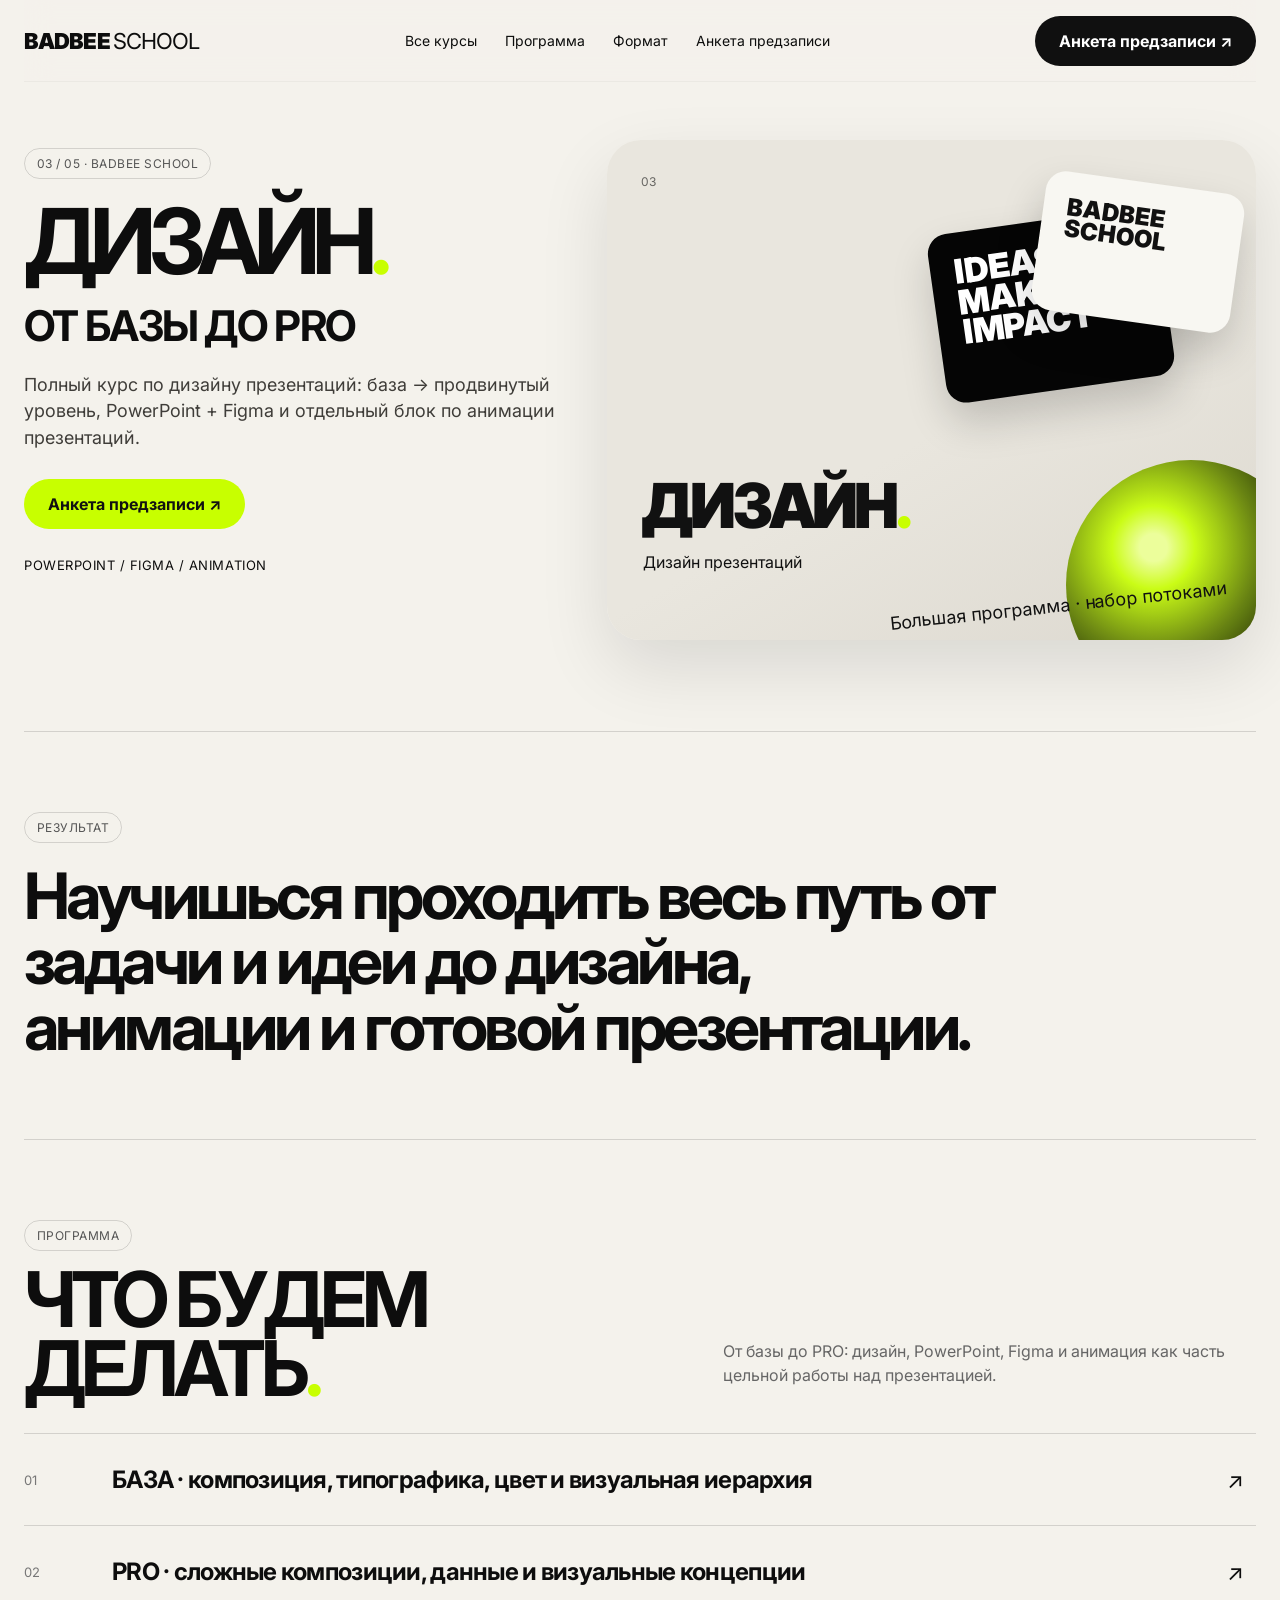
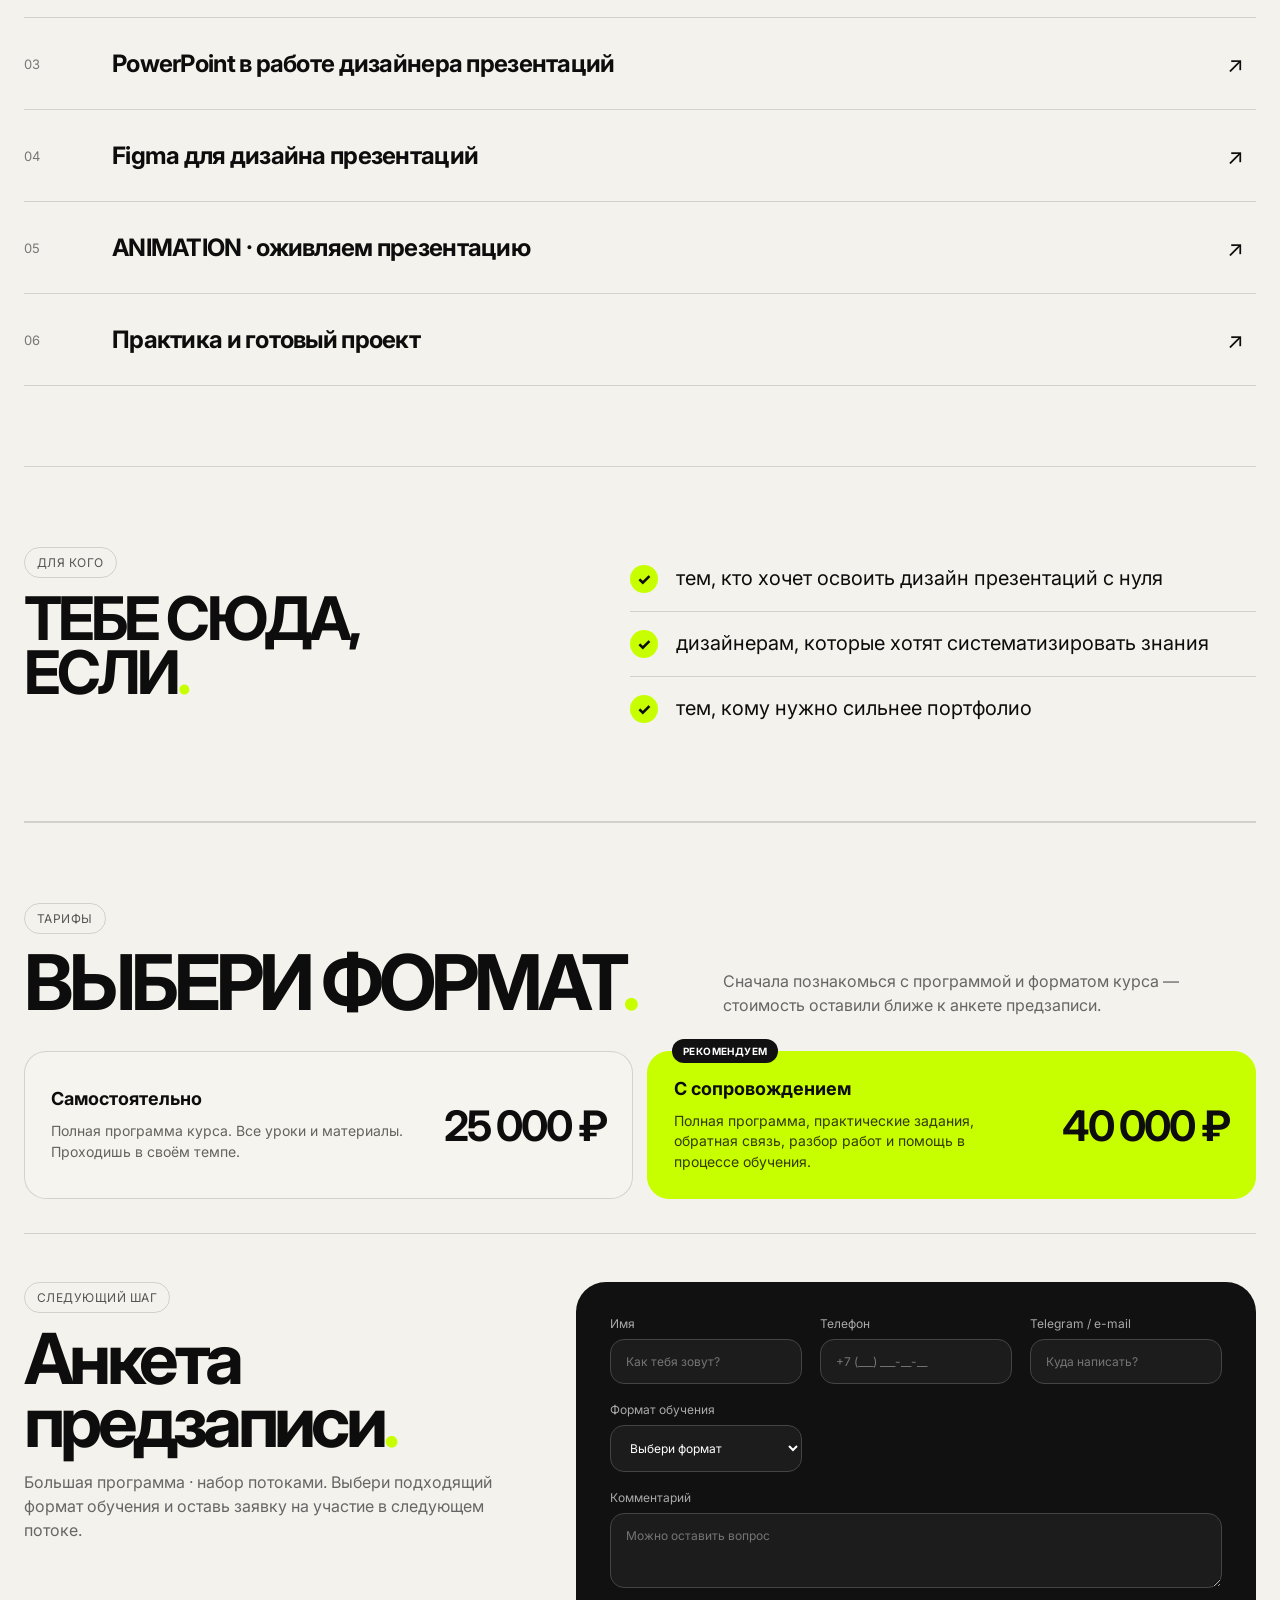
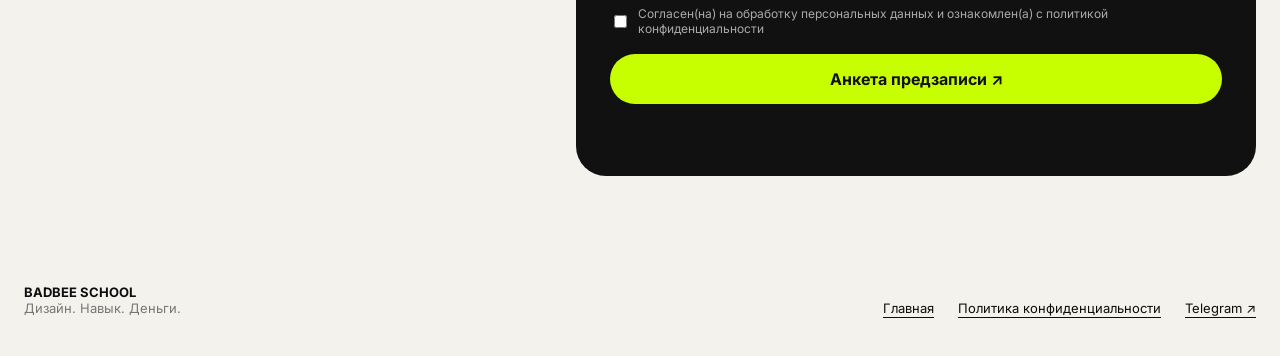
==== commit 2f67f012: "1" ====
--- a/design.html
+++ b/design.html
@@ -1,4 +1,4 @@
-<!DOCTYPE html><html lang="ru"><head><meta charset="UTF-8"><meta name="viewport" content="width=device-width, initial-scale=1.0"><title>ДИЗАЙН — BADBEE SCHOOL</title><meta name="description" content="Дизайн презентаций — курс BADBEE SCHOOL"><link rel="preconnect" href="https://fonts.googleapis.com"><link rel="preconnect" href="https://fonts.gstatic.com" crossorigin><link href="https://fonts.googleapis.com/css2?family=Inter:wght@400;500;600;700;800;900&display=swap" rel="stylesheet"><link rel="stylesheet" href="styles.css?v=10"></head><body class="course-design">
+<!DOCTYPE html><html lang="ru"><head><meta charset="UTF-8"><meta name="viewport" content="width=device-width, initial-scale=1.0"><title>ДИЗАЙН — BADBEE SCHOOL</title><meta name="description" content="Дизайн презентаций — курс BADBEE SCHOOL"><link rel="preconnect" href="https://fonts.googleapis.com"><link rel="preconnect" href="https://fonts.gstatic.com" crossorigin><link href="https://fonts.googleapis.com/css2?family=Inter:wght@400;500;600;700;800;900&display=swap" rel="stylesheet"><link rel="stylesheet" href="styles.css?v=13-mobile-0915"></head><body class="course-design">
 <header class="site-header container"><a href="index.html" class="brand">BADBEE <span>SCHOOL</span></a><nav class="nav"><a href="index.html#courses">Все курсы</a><a href="#program">Программа</a><a href="#format">Формат</a><a href="#action">Анкета предзаписи</a></nav><a class="button button-dark header-cta" href="#action">Анкета предзаписи ↗</a><button class="menu-btn" aria-label="Открыть меню">☰</button></header>
 <main><section class="course-hero course-hero-design container"><div class="course-hero-copy"><div class="eyebrow">03 / 05 · BADBEE SCHOOL</div><h1>ДИЗАЙН<span>.</span></h1><h2>ОТ БАЗЫ ДО PRO</h2><p>Полный курс по дизайну презентаций: база → продвинутый уровень, PowerPoint + Figma и отдельный блок по анимации презентаций.</p><a href="#action" class="button button-lime">Анкета предзаписи ↗</a><div class="course-line">POWERPOINT / FIGMA / ANIMATION</div></div><div class="course-hero-visual presale"><div class="visual-index">03</div><div class="visual-title">ДИЗАЙН<span>.</span></div><div class="visual-sub">Дизайн презентаций</div><div class="visual-note">Большая программа · набор потоками</div><div class="visual-card vc1">IDEAS<br>MAKE<br>IMPACT</div><div class="visual-card vc2">BADBEE<br>SCHOOL</div><div class="visual-orb"></div></div></section>
 <section class="course-intro container"><div class="section-kicker">РЕЗУЛЬТАТ</div><h2>Научишься проходить весь путь от задачи и идеи до дизайна, анимации и готовой презентации.</h2></section>
@@ -6,4 +6,4 @@
 <section class="who container"><div><div class="section-kicker">ДЛЯ КОГО</div><h2>ТЕБЕ СЮДА,<br>ЕСЛИ<span>.</span></h2></div><div class="who-list"><div><span>✓</span><p>тем, кто хочет освоить дизайн презентаций с нуля</p></div><div><span>✓</span><p>дизайнерам, которые хотят систематизировать знания</p></div><div><span>✓</span><p>тем, кому нужно сильнее портфолио</p></div></div></section>
 <section class="pricing-section container" id="format"><div class="pricing-head"><div><div class="section-kicker">ТАРИФЫ</div><h2>ВЫБЕРИ ФОРМАТ<span>.</span></h2></div><p>Сначала познакомься с программой и форматом курса — стоимость оставили ближе к анкете предзаписи.</p></div><div class="bottom-pricing"><div class="hero-price-card"><div><strong>Самостоятельно</strong><p>Полная программа курса. Все уроки и материалы. Проходишь в своём темпе.</p></div><b>25 000 ₽</b></div><div class="hero-price-card featured"><div><span class="price-badge">РЕКОМЕНДУЕМ</span><strong>С сопровождением</strong><p>Полная программа, практические задания, обратная связь, разбор работ и помощь в процессе обучения.</p></div><b>40 000 ₽</b></div></div></section>
 <section class="action-section container" id="action" data-mode="presale" data-course="ДИЗАЙН"><div class="action-copy"><div class="section-kicker">СЛЕДУЮЩИЙ ШАГ</div><h2>Анкета предзаписи<span>.</span></h2><p class="action-note">Большая программа · набор потоками. Выбери подходящий формат обучения и оставь заявку на участие в следующем потоке.</p></div><form class="lead-form" id="leadForm"><label>Имя<input type="text" name="name" placeholder="Как тебя зовут?" required></label><label>Телефон<input type="tel" name="phone" placeholder="+7 (___) ___-__-__" autocomplete="tel" required></label><label>Telegram / e-mail<input type="text" name="contact" placeholder="Куда написать?" required></label><label>Формат обучения<select name="format" required><option value="" selected disabled>Выбери формат</option><option value="Самостоятельно">Самостоятельно</option><option value="С сопровождением">С сопровождением</option></select></label><label class="form-wide">Комментарий<textarea name="comment" rows="3" placeholder="Можно оставить вопрос"></textarea></label><label class="check form-wide"><input type="checkbox" required><span>Согласен(на) на обработку персональных данных и ознакомлен(а) с <a href="privacy.html" target="_blank">политикой конфиденциальности</a></span></label><button class="button button-lime form-wide" type="submit">Анкета предзаписи ↗</button><p class="form-status form-wide" id="formStatus"></p></form></section></main>
-<footer class="footer container"><div><strong>BADBEE SCHOOL</strong><br><span>Дизайн. Навык. Деньги.</span></div><div class="footer-links"><a href="index.html">Главная</a><a href="privacy.html">Политика конфиденциальности</a><a href="https://t.me/nastyapozdn" target="_blank" rel="noreferrer">Telegram ↗</a></div></footer><script src="config.js?v=10-sheets"></script><script src="script.js?v=10"></script></body></html>+<footer class="footer container"><div><strong>BADBEE SCHOOL</strong><br><span>Дизайн. Навык. Деньги.</span></div><div class="footer-links"><a href="index.html">Главная</a><a href="privacy.html">Политика конфиденциальности</a><a href="https://t.me/nastyapozdn" target="_blank" rel="noreferrer">Telegram ↗</a></div></footer><script src="config.js?v=13-mobile-0915"></script><script src="script.js?v=13-mobile-0915"></script></body></html>
--- a/styles.css
+++ b/styles.css
@@ -499,3 +499,107 @@
 @media(max-width:900px){.purchase-form-only{grid-template-columns:1fr}.mini-course-pricing{padding-top:56px}.purchase-copy h2 br{display:none}}
 @media(max-width:680px){.mini-price-card{grid-template-columns:1fr auto;padding:22px;gap:18px}.mini-price-card>b{font-size:30px}.purchase-form-only{padding-top:28px}.purchase-copy h2{font-size:48px}}
 @media(max-width:480px){.mini-price-card{grid-template-columns:1fr}.mini-price-card>b{font-size:34px}}
+
+
+/* ===== V12 FINAL — unified pricing cards on DESIGN / SALES / FREELANCE ===== */
+body.course-sales .pricing-section{padding:72px 0 34px;border-top:1px solid var(--line)}
+body.course-sales .pricing-head{display:grid;grid-template-columns:1.1fr .9fr;gap:48px;align-items:end;margin-bottom:28px}
+body.course-sales .pricing-head h2{font-size:clamp(48px,6vw,86px);line-height:.9;letter-spacing:-.065em;margin:14px 0 0}
+body.course-sales .pricing-head>p{color:#666;line-height:1.5;max-width:500px}
+body.course-sales .bottom-pricing{display:grid;grid-template-columns:1fr 1fr;gap:14px}
+body.course-sales .hero-price-card{min-height:148px;border:1px solid var(--line);border-radius:22px;padding:24px 26px;display:grid;grid-template-columns:1fr auto;gap:28px;align-items:center;background:rgba(255,255,255,.16)}
+body.course-sales .hero-price-card.featured{background:var(--lime);border-color:var(--lime)}
+body.course-sales .hero-price-card>div{position:relative}
+body.course-sales .hero-price-card strong{display:block;font-size:18px;margin-bottom:12px}
+body.course-sales .hero-price-card p{margin:0;max-width:390px;color:#65635d;font-size:14px;line-height:1.45}
+body.course-sales .hero-price-card.featured p{color:#343b00}
+body.course-sales .hero-price-card>b{font-size:42px;letter-spacing:-.05em;white-space:nowrap}
+body.course-sales .price-badge{display:inline-block;background:#111;color:#fff;border-radius:999px;padding:5px 10px;font-size:9px;font-weight:800;margin-bottom:10px}
+body.course-sales .pricing-section + .action-section{padding-top:48px}
+@media(max-width:900px){body.course-sales .pricing-head{grid-template-columns:1fr;gap:18px}}
+@media(max-width:680px){body.course-sales .pricing-section{padding:56px 0 24px}body.course-sales .bottom-pricing{grid-template-columns:1fr;gap:12px}body.course-sales .hero-price-card{grid-template-columns:1fr auto;gap:18px;padding:22px}body.course-sales .hero-price-card>b{font-size:30px}body.course-sales .pricing-section + .action-section{padding-top:40px}}
+@media(max-width:480px){body.course-sales .hero-price-card{grid-template-columns:1fr}body.course-sales .hero-price-card>b{font-size:34px}}
+
+/* Main hero: visibly separate DESIGN / SKILL / MONEY */
+.hero h1.hero-stack{gap:0 !important}
+.hero h1.hero-stack .hero-line{line-height:.82 !important;margin:0 0 34px 0 !important}
+.hero h1.hero-stack .hero-line:last-child{margin-bottom:0 !important}
+@media(max-width:760px){.hero h1.hero-stack .hero-line{margin-bottom:22px !important}}
+
+/* ===== V13 MOBILE STABILITY — iPhone/Safari ===== */
+/* Never allow Safari to invent a cursive fallback. */
+.card-a em,.portrait-mark,.scribble,.signature,.visual-note{
+  font-family:Inter,Arial,sans-serif;
+  font-style:normal;
+}
+.signature{font-weight:500;letter-spacing:-.03em}
+
+@media(max-width:680px){
+  html,body{max-width:100%;overflow-x:hidden}
+  .container{width:calc(100% - 32px);max-width:none}
+  .site-header{width:calc(100% - 32px);height:68px;padding:0}
+  .brand{font-size:18px;white-space:nowrap}
+  .menu-btn{font-size:0;color:#111;width:38px;height:38px;position:relative;padding:0}
+  .menu-btn::before{content:'☰';font-size:26px;line-height:38px}
+
+  /* Main result strip: 2 x 2 instead of crushed 4-column/one-line layout. */
+  .stats{
+    display:grid !important;
+    grid-template-columns:repeat(2,minmax(0,1fr)) !important;
+    gap:0 !important;
+    padding:0 !important;
+    margin:56px auto 64px !important;
+  }
+  .stats>div{
+    min-width:0 !important;
+    display:flex !important;
+    flex-direction:column !important;
+    align-items:flex-start !important;
+    justify-content:flex-start !important;
+    gap:8px !important;
+    padding:22px 12px !important;
+    border-right:1px solid var(--line) !important;
+    border-bottom:1px solid var(--line) !important;
+  }
+  .stats>div:nth-child(2n){border-right:0 !important}
+  .stats>div:nth-last-child(-n+2){border-bottom:0 !important}
+  .stats strong{
+    min-width:0 !important;
+    max-width:100% !important;
+    white-space:normal !important;
+    overflow-wrap:anywhere;
+    font-size:clamp(19px,5.5vw,24px) !important;
+    line-height:.95 !important;
+    letter-spacing:-.055em !important;
+  }
+  .stats span{
+    max-width:100% !important;
+    font-size:11px !important;
+    line-height:1.35 !important;
+  }
+
+  .about-with-photo{border-radius:26px;overflow:hidden}
+  .about-copy{padding:32px 24px !important}
+  .about-copy h2{font-size:clamp(42px,12vw,58px) !important;line-height:.88 !important;overflow-wrap:normal}
+  .about-with-photo .signature{
+    position:static !important;
+    transform:none !important;
+    margin-top:26px !important;
+    font-size:18px !important;
+    line-height:1.2 !important;
+    font-family:Inter,Arial,sans-serif !important;
+    font-style:normal !important;
+    font-weight:500 !important;
+  }
+  .about-photo{min-height:420px !important}
+
+  .hero h1.hero-stack{width:100%;font-size:clamp(48px,15vw,66px) !important}
+  .hero h1.hero-stack .hero-line{white-space:nowrap !important;margin-bottom:16px !important}
+}
+
+@media(max-width:390px){
+  .stats{grid-template-columns:1fr !important}
+  .stats>div{border-right:0 !important;border-bottom:1px solid var(--line) !important;padding:18px 0 !important}
+  .stats>div:last-child{border-bottom:0 !important}
+  .stats strong{font-size:23px !important}
+}
